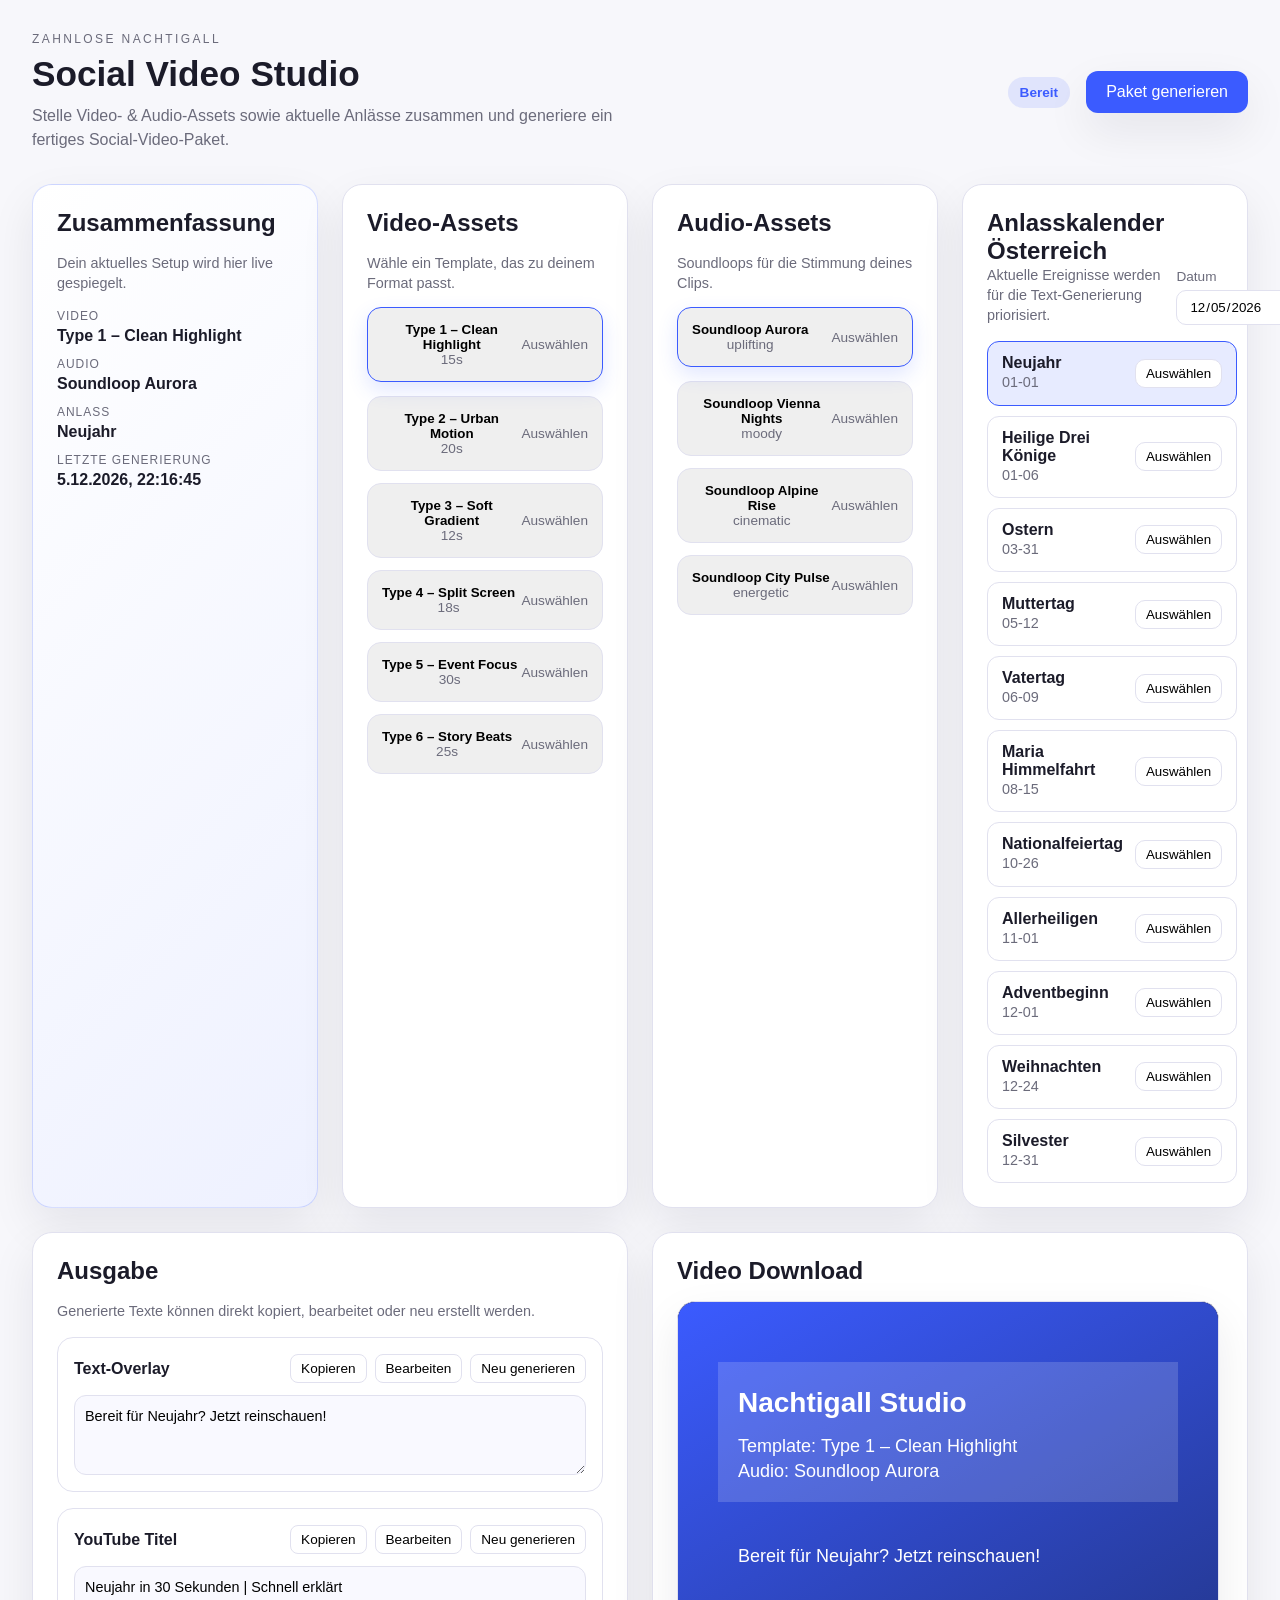
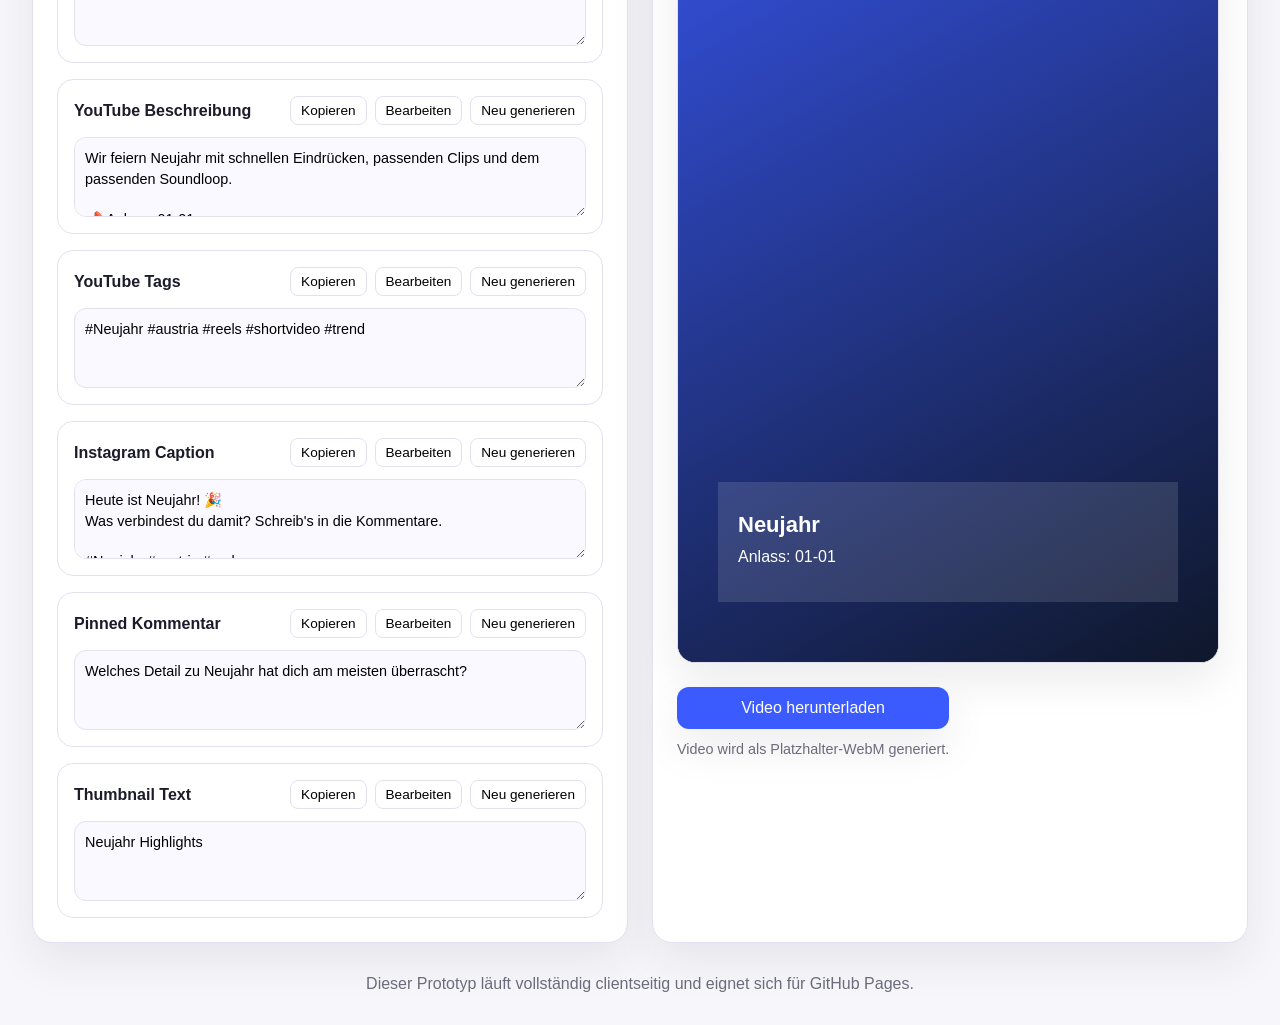
==== docs/index.html @ e8d5c1c2 "Fix GitHub Pages routing and polish UI" ====
<!doctype html>
<html lang="de">
  <head>
    <meta charset="utf-8" />
    <meta name="viewport" content="width=device-width, initial-scale=1" />
    <title>Nachtigall Studio – Social Video Generator</title>
    <link rel="stylesheet" href="styles.css" />
  </head>
  <body>
    <header class="site-header">
      <div>
        <p class="eyebrow">Zahnlose Nachtigall</p>
        <h1>Social Video Studio</h1>
        <p class="subtitle">
          Stelle Video- & Audio-Assets sowie aktuelle Anlässe zusammen und generiere ein fertiges Social-Video-Paket.
        </p>
      </div>
      <div class="header-actions">
        <div class="status-pill" id="generationStatus">Bereit</div>
        <button id="generateButton" class="primary">Paket generieren</button>
      </div>
    </header>

    <main class="grid">
      <section class="panel summary-panel">
        <h2>Zusammenfassung</h2>
        <p class="helper">Dein aktuelles Setup wird hier live gespiegelt.</p>
        <div class="summary-list">
          <div>
            <span class="summary-label">Video</span>
            <strong id="summaryVideo">–</strong>
          </div>
          <div>
            <span class="summary-label">Audio</span>
            <strong id="summaryAudio">–</strong>
          </div>
          <div>
            <span class="summary-label">Anlass</span>
            <strong id="summaryOccasion">–</strong>
          </div>
          <div>
            <span class="summary-label">Letzte Generierung</span>
            <strong id="lastGenerated">–</strong>
          </div>
        </div>
      </section>

      <section class="panel">
        <h2>Video-Assets</h2>
        <p class="helper">Wähle ein Template, das zu deinem Format passt.</p>
        <div id="videoAssetList" class="card-grid"></div>
      </section>

      <section class="panel">
        <h2>Audio-Assets</h2>
        <p class="helper">Soundloops für die Stimmung deines Clips.</p>
        <div id="audioAssetList" class="card-grid"></div>
      </section>

      <section class="panel">
        <div class="panel-header">
          <div>
            <h2>Anlasskalender Österreich</h2>
            <p class="helper">Aktuelle Ereignisse werden für die Text-Generierung priorisiert.</p>
          </div>
          <div class="date-control">
            <label for="referenceDate">Datum</label>
            <input type="date" id="referenceDate" />
          </div>
        </div>
        <div id="occasionList" class="list"></div>
      </section>

      <section class="panel span-2">
        <h2>Ausgabe</h2>
        <p class="helper">Generierte Texte können direkt kopiert, bearbeitet oder neu erstellt werden.</p>
        <div id="outputs" class="output-grid"></div>
      </section>

      <section class="panel span-2">
        <h2>Video Download</h2>
        <div class="video-preview">
          <canvas id="previewCanvas" width="540" height="960"></canvas>
          <div class="video-actions">
            <button id="downloadVideo" class="primary">Video herunterladen</button>
            <p id="downloadHint" class="helper">Video wird als Platzhalter-WebM generiert.</p>
          </div>
        </div>
      </section>
    </main>

    <footer class="site-footer">
      <p>Dieser Prototyp läuft vollständig clientseitig und eignet sich für GitHub Pages.</p>
    </footer>

    <script src="app.js"></script>
  </body>
</html>
---- docs/styles.css ----
:root {
  color-scheme: light;
  --bg: #f7f7fb;
  --card: #ffffff;
  --text: #1b1b29;
  --muted: #6b6b7b;
  --accent: #3b5bff;
  --accent-soft: rgba(59, 91, 255, 0.12);
  --border: #e1e1ef;
  --shadow: 0 18px 45px rgba(15, 17, 35, 0.08);
}

* {
  box-sizing: border-box;
  margin: 0;
  padding: 0;
  font-family: "Inter", "Segoe UI", sans-serif;
}

body {
  background: var(--bg);
  color: var(--text);
  padding: 32px;
}

.site-header {
  display: flex;
  align-items: center;
  justify-content: space-between;
  gap: 24px;
  margin-bottom: 32px;
}

.header-actions {
  display: flex;
  align-items: center;
  gap: 16px;
}

.eyebrow {
  font-size: 0.75rem;
  letter-spacing: 0.2em;
  text-transform: uppercase;
  color: var(--muted);
  margin-bottom: 8px;
}

h1 {
  font-size: 2.2rem;
  margin-bottom: 10px;
}

.subtitle {
  color: var(--muted);
  max-width: 600px;
  line-height: 1.5;
}

.primary {
  background: var(--accent);
  color: white;
  border: none;
  border-radius: 12px;
  padding: 12px 20px;
  font-size: 1rem;
  cursor: pointer;
  box-shadow: var(--shadow);
}

.primary:disabled {
  background: #98a3ff;
  cursor: not-allowed;
}

.status-pill {
  background: var(--accent-soft);
  color: var(--accent);
  padding: 8px 12px;
  border-radius: 999px;
  font-size: 0.85rem;
  font-weight: 600;
}

.grid {
  display: grid;
  grid-template-columns: repeat(auto-fit, minmax(280px, 1fr));
  gap: 24px;
}

.panel {
  background: var(--card);
  padding: 24px;
  border-radius: 20px;
  box-shadow: var(--shadow);
  border: 1px solid var(--border);
  display: flex;
  flex-direction: column;
  gap: 16px;
}

.panel.span-2 {
  grid-column: span 2;
}

.summary-panel {
  background: linear-gradient(135deg, #ffffff 0%, #eef1ff 100%);
  border: 1px solid rgba(59, 91, 255, 0.2);
}

.summary-list {
  display: grid;
  gap: 12px;
}

.summary-label {
  display: block;
  font-size: 0.75rem;
  color: var(--muted);
  text-transform: uppercase;
  letter-spacing: 0.08em;
  margin-bottom: 4px;
}

.helper {
  color: var(--muted);
  line-height: 1.4;
  font-size: 0.9rem;
}

.card-grid {
  display: grid;
  gap: 12px;
}

.asset-card {
  border: 1px solid var(--border);
  border-radius: 14px;
  padding: 14px;
  display: flex;
  justify-content: space-between;
  align-items: center;
  cursor: pointer;
  transition: border 0.2s ease, box-shadow 0.2s ease, transform 0.2s ease;
}

.asset-card.active {
  border-color: var(--accent);
  box-shadow: 0 8px 20px rgba(59, 91, 255, 0.15);
  transform: translateY(-2px);
}

.asset-card span {
  display: block;
  font-size: 0.85rem;
  color: var(--muted);
}

.list {
  display: grid;
  gap: 10px;
}

.occasion-item {
  border: 1px solid var(--border);
  border-radius: 12px;
  padding: 12px 14px;
  display: flex;
  justify-content: space-between;
  align-items: center;
  gap: 12px;
}

.occasion-item.active {
  background: var(--accent-soft);
  border-color: var(--accent);
}

.occasion-item button {
  border: 1px solid var(--border);
  background: white;
  border-radius: 10px;
  padding: 6px 10px;
  cursor: pointer;
}

.panel-header {
  display: flex;
  align-items: flex-end;
  justify-content: space-between;
  gap: 12px;
}

.date-control {
  display: flex;
  flex-direction: column;
  gap: 6px;
  font-size: 0.85rem;
  color: var(--muted);
}

.date-control input {
  border: 1px solid var(--border);
  border-radius: 10px;
  padding: 8px 12px;
}

.output-grid {
  display: grid;
  gap: 16px;
}

.output-card {
  border: 1px solid var(--border);
  border-radius: 16px;
  padding: 16px;
  display: grid;
  gap: 12px;
}

.output-card header {
  display: flex;
  justify-content: space-between;
  align-items: center;
  gap: 12px;
}

.output-card h3 {
  font-size: 1rem;
}

.output-actions {
  display: flex;
  gap: 8px;
}

.output-actions button {
  border: 1px solid var(--border);
  background: white;
  border-radius: 8px;
  padding: 6px 10px;
  cursor: pointer;
  font-size: 0.85rem;
}

.output-card textarea {
  width: 100%;
  border: 1px solid var(--border);
  border-radius: 12px;
  padding: 10px;
  min-height: 80px;
  font-size: 0.9rem;
  line-height: 1.4;
  resize: vertical;
}

.output-card textarea[readonly] {
  background: #f9f9ff;
}

.video-preview {
  display: flex;
  align-items: center;
  gap: 24px;
  flex-wrap: wrap;
}

.video-preview canvas {
  border-radius: 18px;
  border: 1px solid var(--border);
  background: #1b1b29;
  box-shadow: var(--shadow);
}

.video-actions {
  display: flex;
  flex-direction: column;
  gap: 10px;
}

.site-footer {
  margin-top: 32px;
  text-align: center;
  color: var(--muted);
}

@media (max-width: 900px) {
  .site-header {
    flex-direction: column;
    align-items: flex-start;
  }

  .header-actions {
    width: 100%;
    justify-content: space-between;
  }

  .panel.span-2 {
    grid-column: span 1;
  }
}
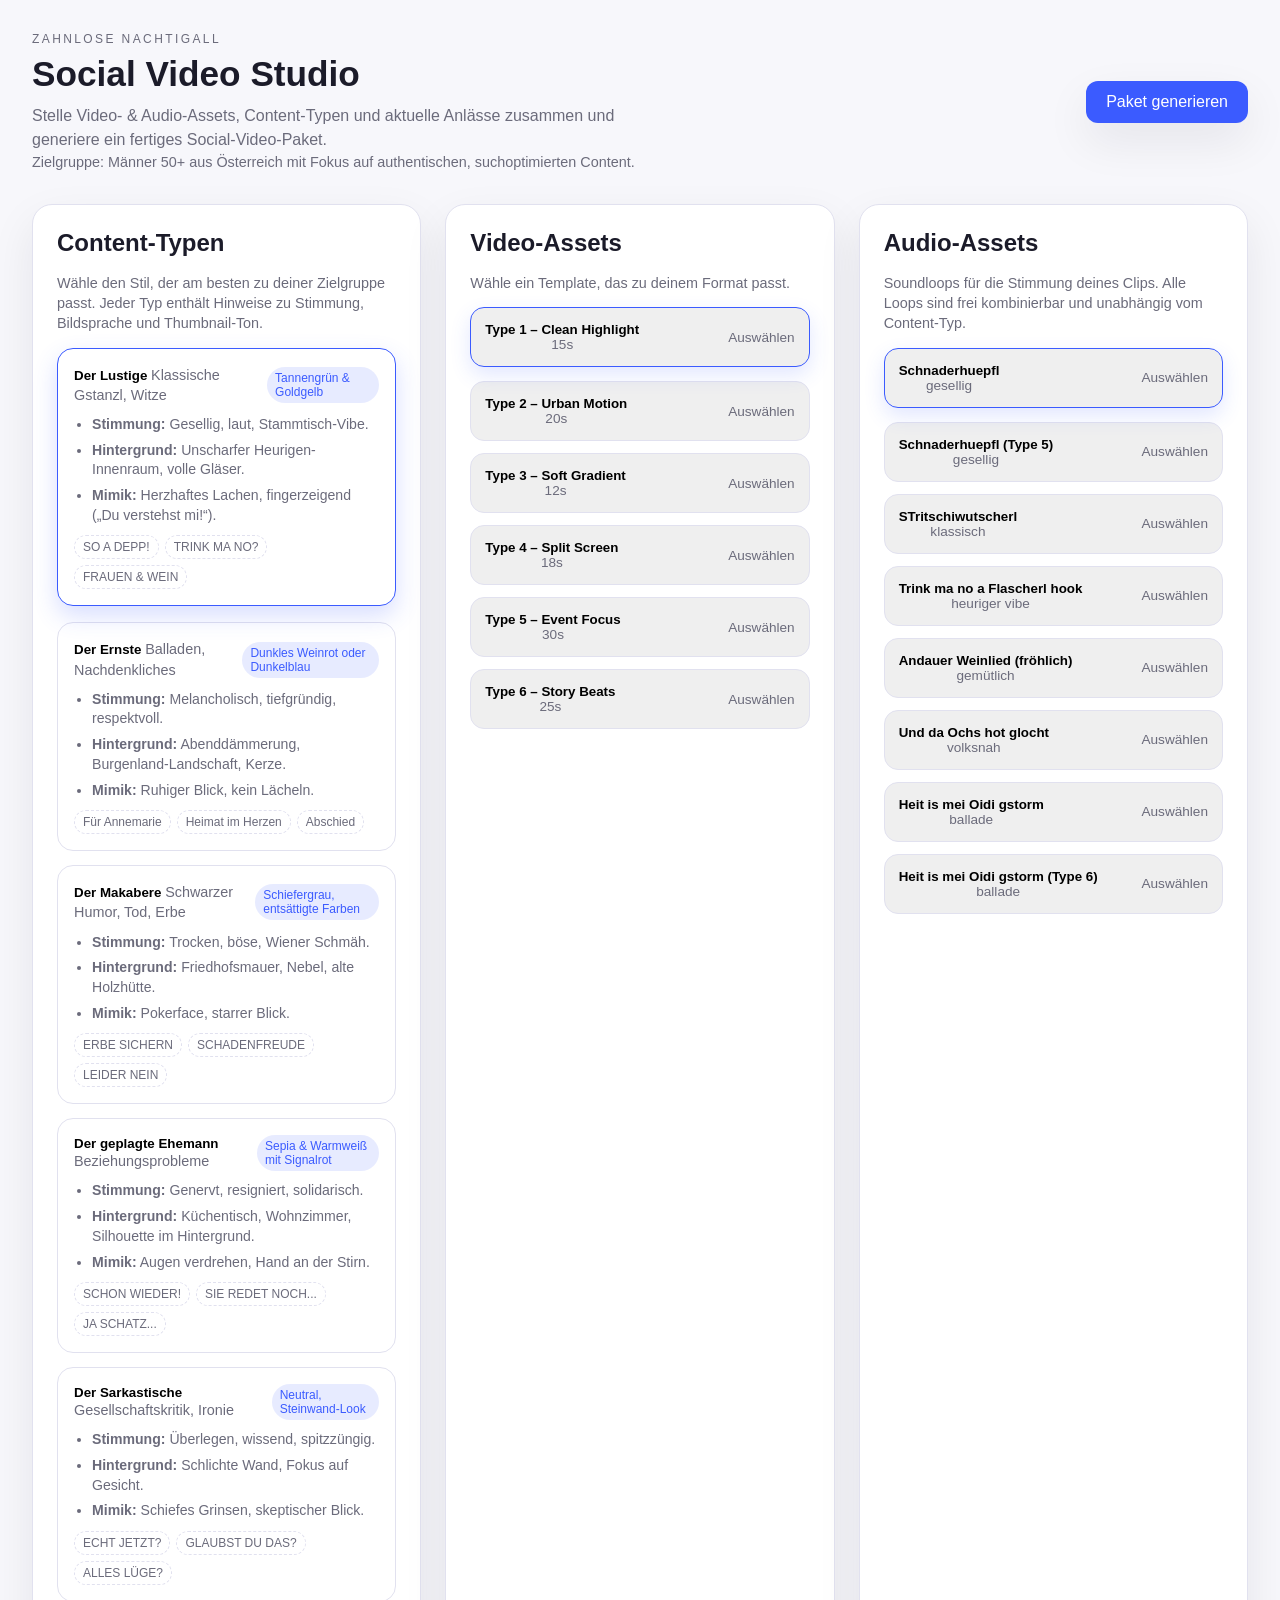
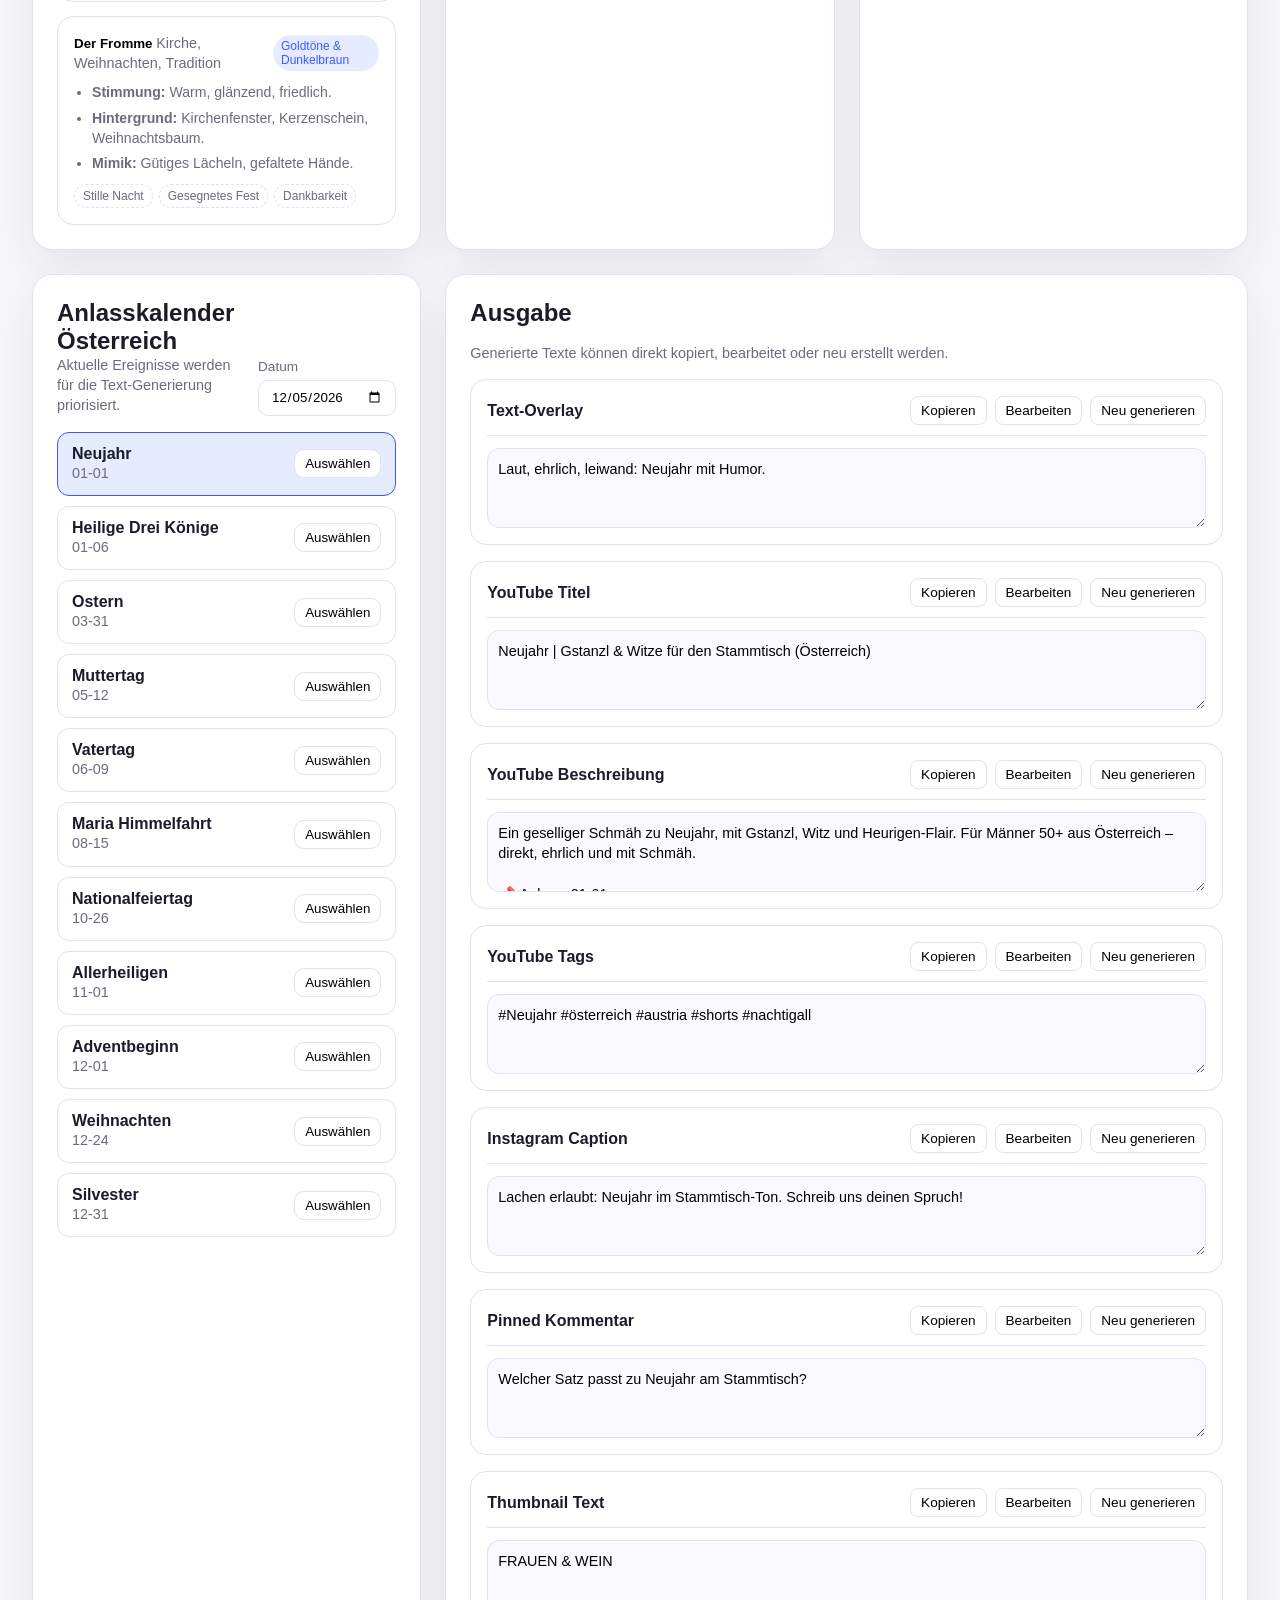
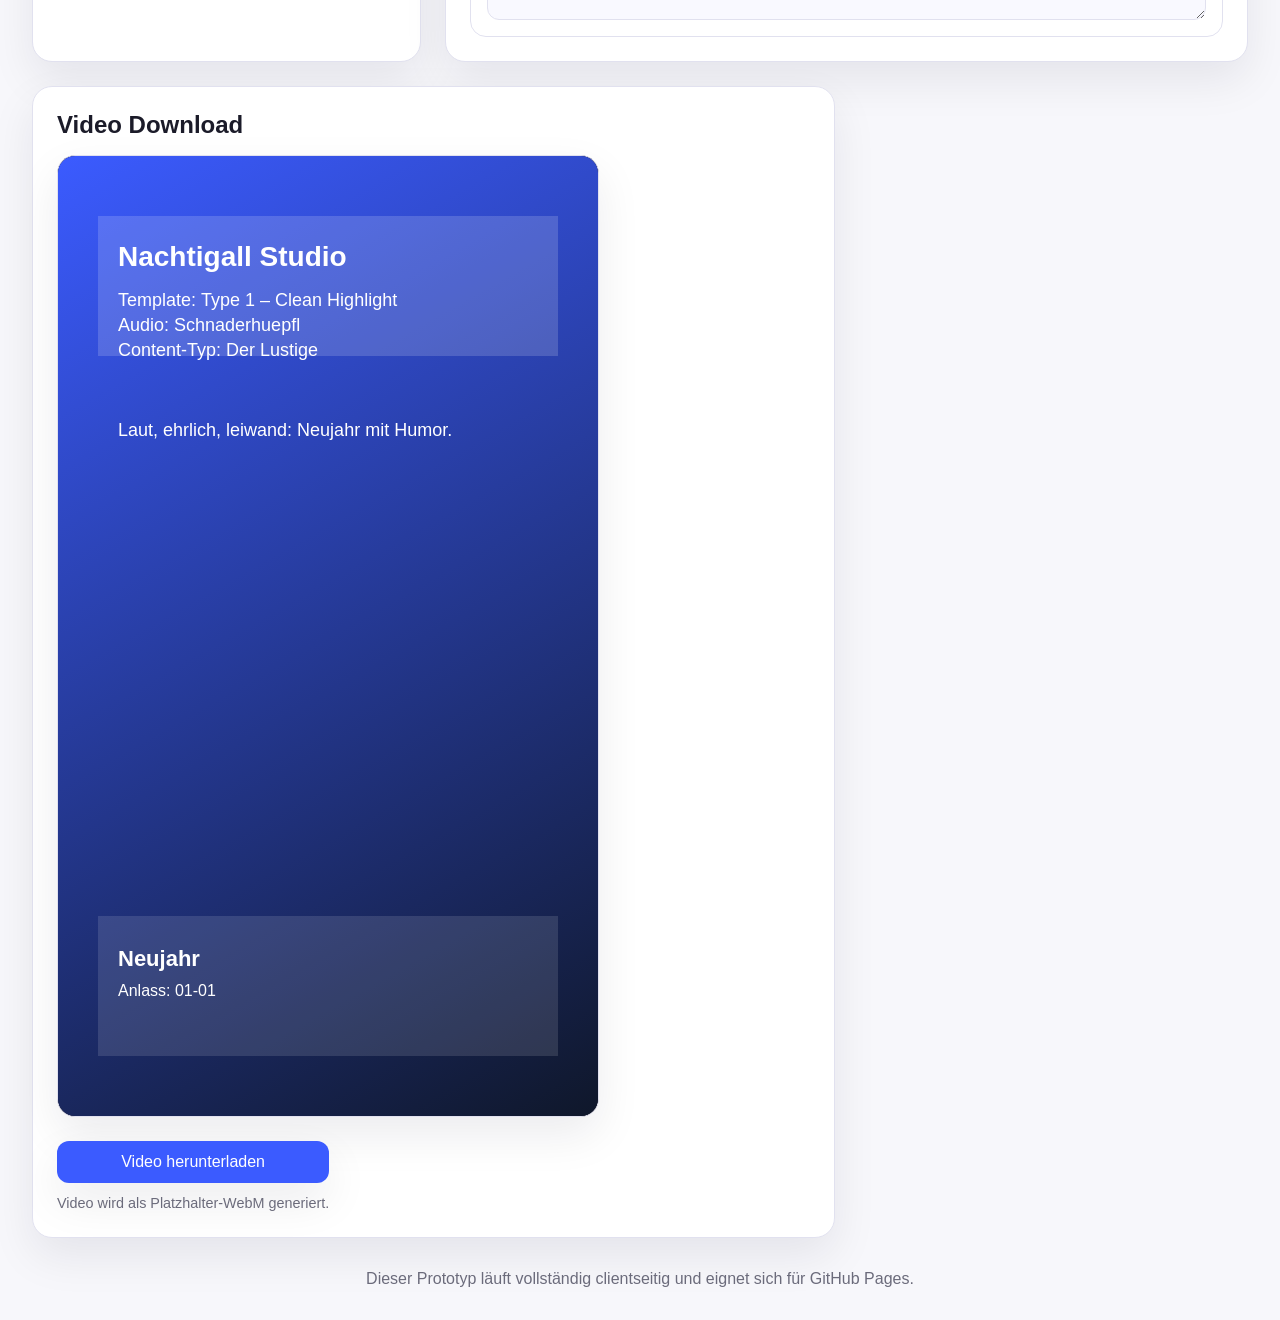
==== commit f0849ef6: "Update content types and flatten audio assets" ====
--- a/docs/index.html
+++ b/docs/index.html
@@ -12,37 +12,21 @@
         <p class="eyebrow">Zahnlose Nachtigall</p>
         <h1>Social Video Studio</h1>
         <p class="subtitle">
-          Stelle Video- & Audio-Assets sowie aktuelle Anlässe zusammen und generiere ein fertiges Social-Video-Paket.
+          Stelle Video- & Audio-Assets, Content-Typen und aktuelle Anlässe zusammen und generiere ein fertiges Social-Video-Paket.
         </p>
+        <p class="helper">Zielgruppe: Männer 50+ aus Österreich mit Fokus auf authentischen, suchoptimierten Content.</p>
       </div>
-      <div class="header-actions">
-        <div class="status-pill" id="generationStatus">Bereit</div>
-        <button id="generateButton" class="primary">Paket generieren</button>
-      </div>
+      <button id="generateButton" class="primary">Paket generieren</button>
     </header>
 
     <main class="grid">
-      <section class="panel summary-panel">
-        <h2>Zusammenfassung</h2>
-        <p class="helper">Dein aktuelles Setup wird hier live gespiegelt.</p>
-        <div class="summary-list">
-          <div>
-            <span class="summary-label">Video</span>
-            <strong id="summaryVideo">–</strong>
-          </div>
-          <div>
-            <span class="summary-label">Audio</span>
-            <strong id="summaryAudio">–</strong>
-          </div>
-          <div>
-            <span class="summary-label">Anlass</span>
-            <strong id="summaryOccasion">–</strong>
-          </div>
-          <div>
-            <span class="summary-label">Letzte Generierung</span>
-            <strong id="lastGenerated">–</strong>
-          </div>
-        </div>
+      <section class="panel">
+        <h2>Content-Typen</h2>
+        <p class="helper">
+          Wähle den Stil, der am besten zu deiner Zielgruppe passt. Jeder Typ enthält Hinweise zu Stimmung, Bildsprache
+          und Thumbnail-Ton.
+        </p>
+        <div id="contentTypeList" class="content-grid"></div>
       </section>
 
       <section class="panel">
@@ -53,7 +37,9 @@
 
       <section class="panel">
         <h2>Audio-Assets</h2>
-        <p class="helper">Soundloops für die Stimmung deines Clips.</p>
+        <p class="helper">
+          Soundloops für die Stimmung deines Clips. Alle Loops sind frei kombinierbar und unabhängig vom Content-Typ.
+        </p>
         <div id="audioAssetList" class="card-grid"></div>
       </section>
 
--- a/docs/styles.css
+++ b/docs/styles.css
@@ -6,6 +6,7 @@
   --muted: #6b6b7b;
   --accent: #3b5bff;
   --accent-soft: rgba(59, 91, 255, 0.12);
+  --accent-strong: rgba(59, 91, 255, 0.2);
   --border: #e1e1ef;
   --shadow: 0 18px 45px rgba(15, 17, 35, 0.08);
 }
@@ -29,12 +30,6 @@
   justify-content: space-between;
   gap: 24px;
   margin-bottom: 32px;
-}
-
-.header-actions {
-  display: flex;
-  align-items: center;
-  gap: 16px;
 }
 
 .eyebrow {
@@ -72,18 +67,9 @@
   cursor: not-allowed;
 }
 
-.status-pill {
-  background: var(--accent-soft);
-  color: var(--accent);
-  padding: 8px 12px;
-  border-radius: 999px;
-  font-size: 0.85rem;
-  font-weight: 600;
-}
-
 .grid {
   display: grid;
-  grid-template-columns: repeat(auto-fit, minmax(280px, 1fr));
+  grid-template-columns: repeat(auto-fit, minmax(320px, 1fr));
   gap: 24px;
 }
 
@@ -98,29 +84,16 @@
   gap: 16px;
 }
 
+.panel h2 {
+  display: flex;
+  align-items: center;
+  gap: 10px;
+}
+
 .panel.span-2 {
   grid-column: span 2;
 }
 
-.summary-panel {
-  background: linear-gradient(135deg, #ffffff 0%, #eef1ff 100%);
-  border: 1px solid rgba(59, 91, 255, 0.2);
-}
-
-.summary-list {
-  display: grid;
-  gap: 12px;
-}
-
-.summary-label {
-  display: block;
-  font-size: 0.75rem;
-  color: var(--muted);
-  text-transform: uppercase;
-  letter-spacing: 0.08em;
-  margin-bottom: 4px;
-}
-
 .helper {
   color: var(--muted);
   line-height: 1.4;
@@ -130,6 +103,11 @@
 .card-grid {
   display: grid;
   gap: 12px;
+}
+
+.content-grid {
+  display: grid;
+  gap: 14px;
 }
 
 .asset-card {
@@ -155,6 +133,62 @@
   color: var(--muted);
 }
 
+.content-card {
+  border: 1px solid var(--border);
+  border-radius: 16px;
+  padding: 16px;
+  text-align: left;
+  background: white;
+  cursor: pointer;
+  display: grid;
+  gap: 10px;
+  transition: border 0.2s ease, box-shadow 0.2s ease, transform 0.2s ease;
+}
+
+.content-card.active {
+  border-color: var(--accent);
+  box-shadow: 0 10px 24px var(--accent-strong);
+  transform: translateY(-2px);
+}
+
+.content-card header {
+  display: flex;
+  align-items: center;
+  justify-content: space-between;
+  gap: 8px;
+}
+
+.content-card .tag {
+  font-size: 0.75rem;
+  padding: 4px 8px;
+  border-radius: 999px;
+  background: var(--accent-soft);
+  color: var(--accent);
+}
+
+.content-card ul {
+  padding-left: 18px;
+  color: var(--muted);
+  display: grid;
+  gap: 6px;
+  font-size: 0.88rem;
+  line-height: 1.4;
+}
+
+.content-card .thumbnail-examples {
+  display: flex;
+  flex-wrap: wrap;
+  gap: 6px;
+}
+
+.content-card .thumbnail-examples span {
+  border: 1px dashed var(--border);
+  border-radius: 999px;
+  padding: 4px 8px;
+  font-size: 0.75rem;
+  color: var(--muted);
+}
+
 .list {
   display: grid;
   gap: 10px;
@@ -215,6 +249,11 @@
   padding: 16px;
   display: grid;
   gap: 12px;
+}
+
+.output-card header {
+  border-bottom: 1px solid var(--border);
+  padding-bottom: 10px;
 }
 
 .output-card header {
@@ -289,11 +328,6 @@
     align-items: flex-start;
   }
 
-  .header-actions {
-    width: 100%;
-    justify-content: space-between;
-  }
-
   .panel.span-2 {
     grid-column: span 1;
   }
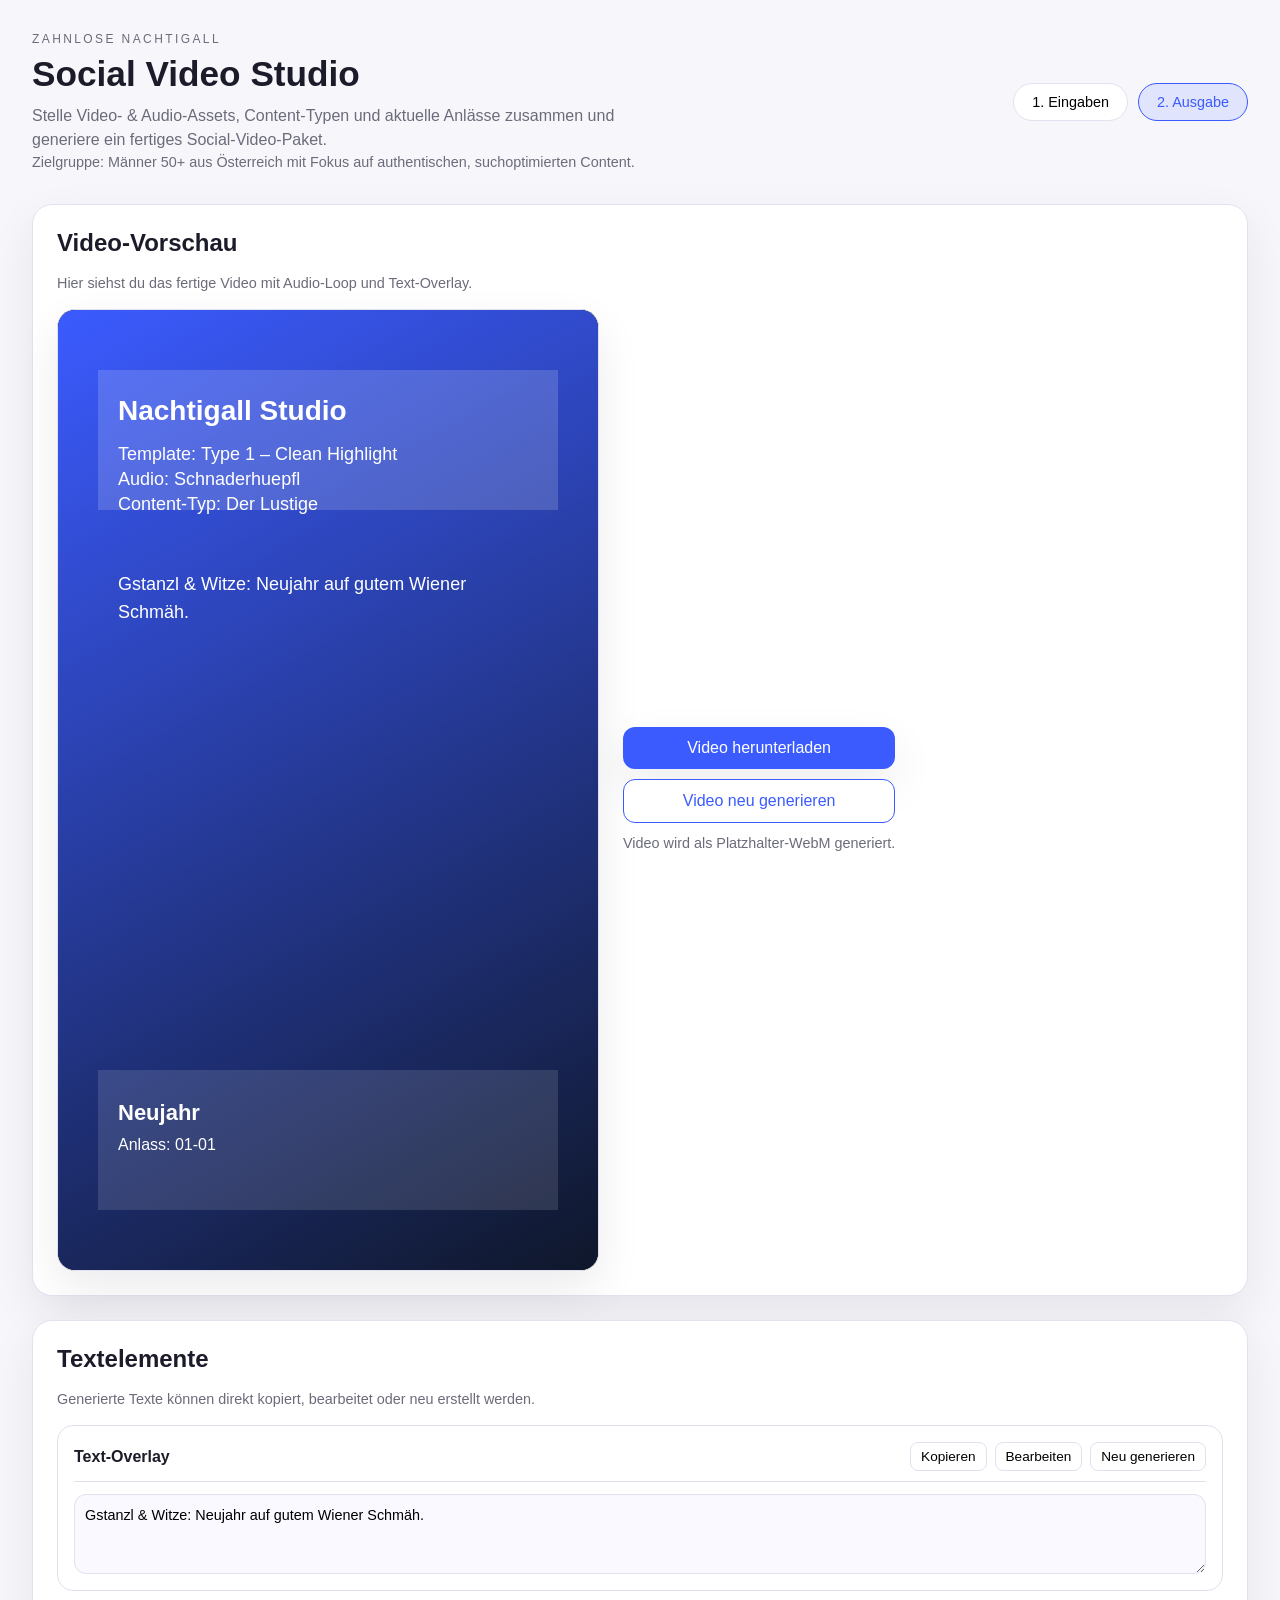
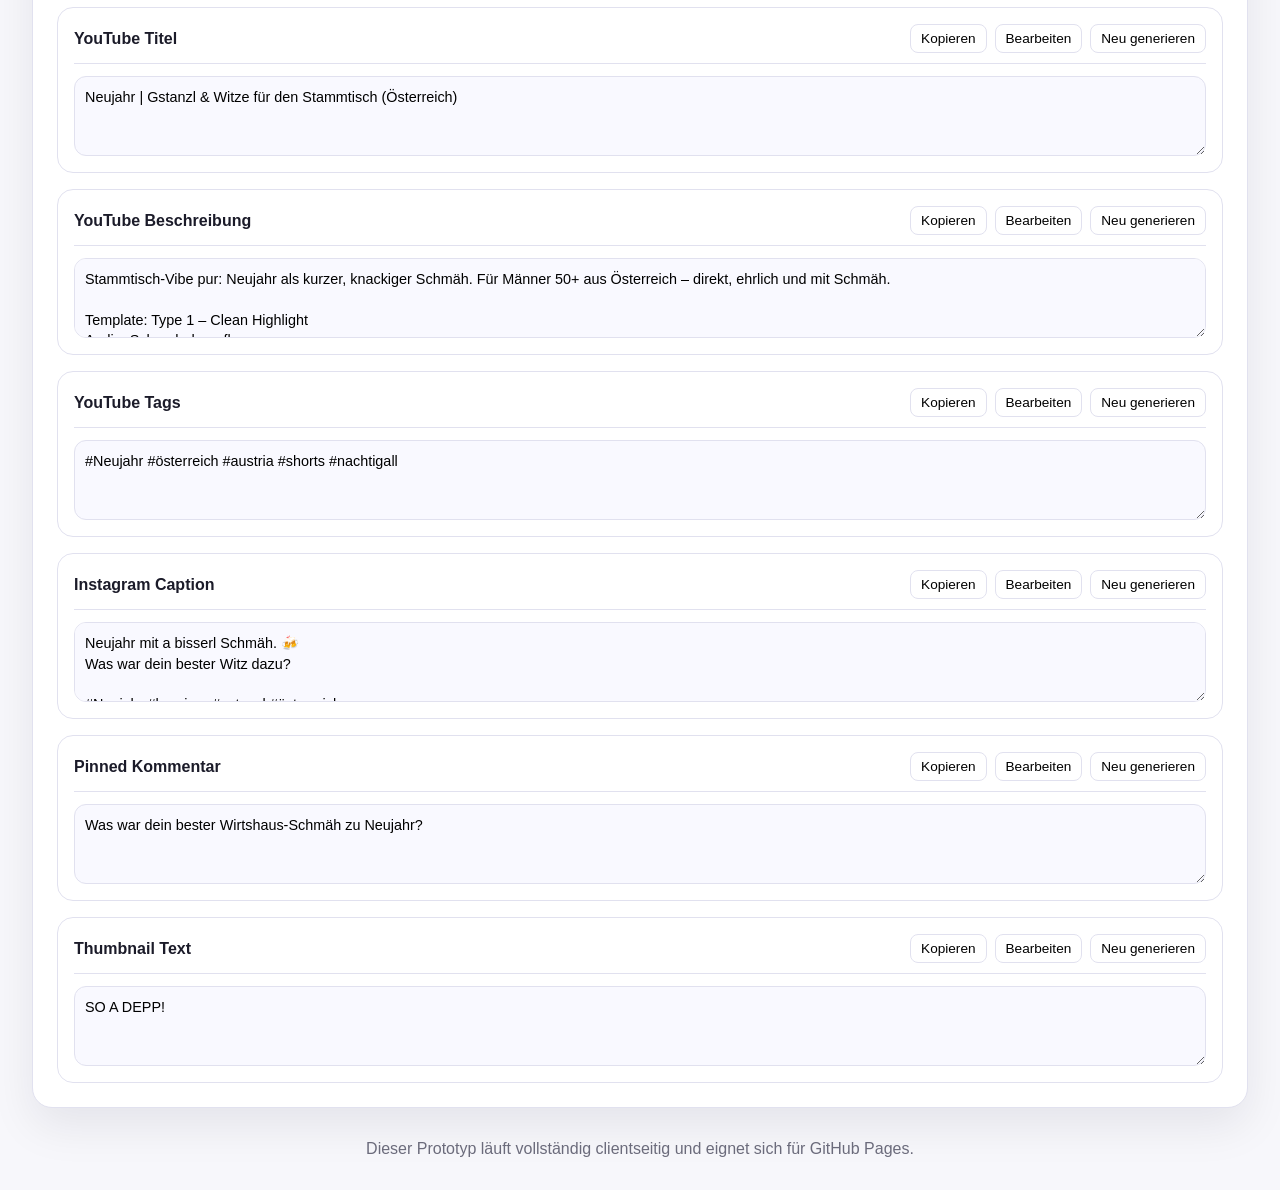
==== commit f0fc2481: "Rework tabs and flatten video templates" ====
--- a/docs/index.html
+++ b/docs/index.html
@@ -16,61 +16,83 @@
         </p>
         <p class="helper">Zielgruppe: Männer 50+ aus Österreich mit Fokus auf authentischen, suchoptimierten Content.</p>
       </div>
-      <button id="generateButton" class="primary">Paket generieren</button>
+      <div class="header-actions">
+        <button id="tabInput" class="tab-button active" type="button">1. Eingaben</button>
+        <button id="tabOutput" class="tab-button" type="button">2. Ausgabe</button>
+      </div>
     </header>
 
-    <main class="grid">
-      <section class="panel">
-        <h2>Content-Typen</h2>
-        <p class="helper">
-          Wähle den Stil, der am besten zu deiner Zielgruppe passt. Jeder Typ enthält Hinweise zu Stimmung, Bildsprache
-          und Thumbnail-Ton.
-        </p>
-        <div id="contentTypeList" class="content-grid"></div>
+    <main>
+      <section id="inputTab" class="tab-panel active">
+        <div class="grid">
+          <section class="panel">
+            <h2>Content-Typen</h2>
+            <p class="helper">
+              Wähle den Stil, der am besten zu deiner Zielgruppe passt. Jeder Typ enthält Hinweise zu Stimmung, Bildsprache
+              und Thumbnail-Ton.
+            </p>
+            <div id="contentTypeList" class="content-grid"></div>
+          </section>
+
+          <section class="panel">
+            <h2>Video-Assets</h2>
+            <p class="helper">Wähle ein Template, das zu deinem Format passt.</p>
+            <div id="videoAssetList" class="card-grid"></div>
+          </section>
+
+          <section class="panel">
+            <h2>Audio-Assets</h2>
+            <p class="helper">
+              Soundloops für die Stimmung deines Clips. Alle Loops sind frei kombinierbar und unabhängig vom Content-Typ.
+            </p>
+            <div id="audioAssetList" class="card-grid"></div>
+          </section>
+
+          <section class="panel">
+            <div class="panel-header">
+              <div>
+                <h2>Anlasskalender Österreich</h2>
+                <p class="helper">Aktuelle Ereignisse werden für die Text-Generierung priorisiert.</p>
+              </div>
+              <div class="date-control">
+                <label for="referenceDate">Datum</label>
+                <input type="date" id="referenceDate" />
+              </div>
+            </div>
+            <div id="occasionList" class="list"></div>
+          </section>
+
+          <section class="panel span-2">
+            <h2>Bereit?</h2>
+            <p class="helper">
+              Prüfe deine Auswahl und erstelle anschließend das vollständige Paket inklusive Video-Vorschau und
+              Textbausteinen.
+            </p>
+            <button id="generateButton" class="primary">Outputs generieren</button>
+          </section>
+        </div>
       </section>
 
-      <section class="panel">
-        <h2>Video-Assets</h2>
-        <p class="helper">Wähle ein Template, das zu deinem Format passt.</p>
-        <div id="videoAssetList" class="card-grid"></div>
-      </section>
+      <section id="outputTab" class="tab-panel">
+        <div class="grid">
+          <section class="panel span-2">
+            <h2>Video-Vorschau</h2>
+            <p class="helper">Hier siehst du das fertige Video mit Audio-Loop und Text-Overlay.</p>
+            <div class="video-preview">
+              <canvas id="previewCanvas" width="540" height="960"></canvas>
+              <div class="video-actions">
+                <button id="downloadVideo" class="primary">Video herunterladen</button>
+                <button id="regenerateVideo" class="secondary">Video neu generieren</button>
+                <p id="downloadHint" class="helper">Video wird als Platzhalter-WebM generiert.</p>
+              </div>
+            </div>
+          </section>
 
-      <section class="panel">
-        <h2>Audio-Assets</h2>
-        <p class="helper">
-          Soundloops für die Stimmung deines Clips. Alle Loops sind frei kombinierbar und unabhängig vom Content-Typ.
-        </p>
-        <div id="audioAssetList" class="card-grid"></div>
-      </section>
-
-      <section class="panel">
-        <div class="panel-header">
-          <div>
-            <h2>Anlasskalender Österreich</h2>
-            <p class="helper">Aktuelle Ereignisse werden für die Text-Generierung priorisiert.</p>
-          </div>
-          <div class="date-control">
-            <label for="referenceDate">Datum</label>
-            <input type="date" id="referenceDate" />
-          </div>
-        </div>
-        <div id="occasionList" class="list"></div>
-      </section>
-
-      <section class="panel span-2">
-        <h2>Ausgabe</h2>
-        <p class="helper">Generierte Texte können direkt kopiert, bearbeitet oder neu erstellt werden.</p>
-        <div id="outputs" class="output-grid"></div>
-      </section>
-
-      <section class="panel span-2">
-        <h2>Video Download</h2>
-        <div class="video-preview">
-          <canvas id="previewCanvas" width="540" height="960"></canvas>
-          <div class="video-actions">
-            <button id="downloadVideo" class="primary">Video herunterladen</button>
-            <p id="downloadHint" class="helper">Video wird als Platzhalter-WebM generiert.</p>
-          </div>
+          <section class="panel span-2">
+            <h2>Textelemente</h2>
+            <p class="helper">Generierte Texte können direkt kopiert, bearbeitet oder neu erstellt werden.</p>
+            <div id="outputs" class="output-grid"></div>
+          </section>
         </div>
       </section>
     </main>
--- a/docs/styles.css
+++ b/docs/styles.css
@@ -32,6 +32,12 @@
   margin-bottom: 32px;
 }
 
+.header-actions {
+  display: flex;
+  gap: 10px;
+  flex-wrap: wrap;
+}
+
 .eyebrow {
   font-size: 0.75rem;
   letter-spacing: 0.2em;
@@ -67,6 +73,39 @@
   cursor: not-allowed;
 }
 
+.secondary {
+  background: white;
+  color: var(--accent);
+  border: 1px solid var(--accent);
+  border-radius: 12px;
+  padding: 12px 20px;
+  font-size: 1rem;
+  cursor: pointer;
+}
+
+.tab-button {
+  border: 1px solid var(--border);
+  background: white;
+  border-radius: 999px;
+  padding: 10px 18px;
+  font-size: 0.9rem;
+  cursor: pointer;
+}
+
+.tab-button.active {
+  border-color: var(--accent);
+  color: var(--accent);
+  background: var(--accent-soft);
+}
+
+.tab-panel {
+  display: none;
+}
+
+.tab-panel.active {
+  display: block;
+}
+
 .grid {
   display: grid;
   grid-template-columns: repeat(auto-fit, minmax(320px, 1fr));
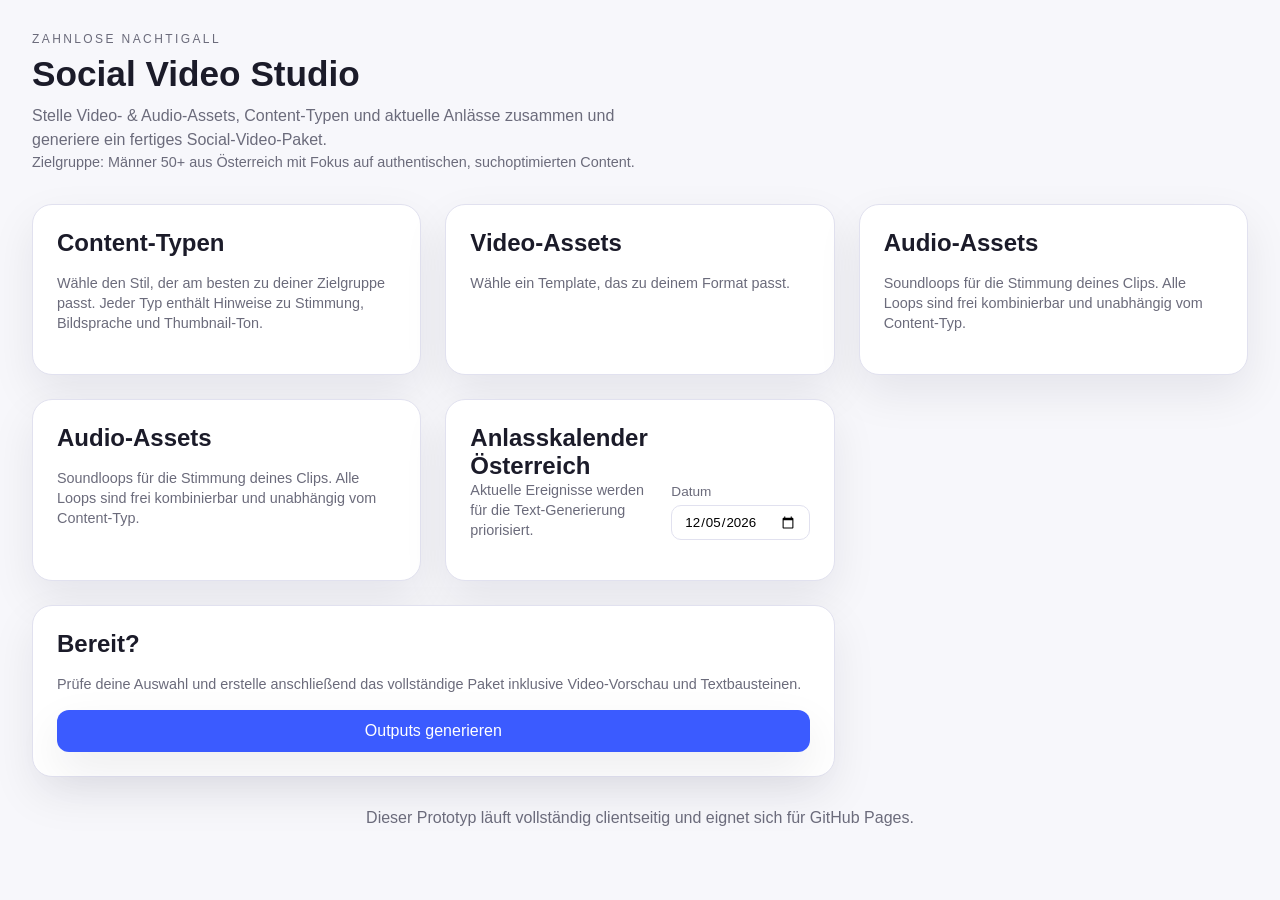
==== commit 877deb9e: "Merge branch 'main' into codex/remove-audio-folder-structure-and-update-ui-zpxt9p" ====
--- a/docs/index.html
+++ b/docs/index.html
@@ -16,29 +16,31 @@
         </p>
         <p class="helper">Zielgruppe: Männer 50+ aus Österreich mit Fokus auf authentischen, suchoptimierten Content.</p>
       </div>
-      <div class="header-actions">
-        <button id="tabInput" class="tab-button active" type="button">1. Eingaben</button>
-        <button id="tabOutput" class="tab-button" type="button">2. Ausgabe</button>
-      </div>
     </header>
 
-    <main>
-      <section id="inputTab" class="tab-panel active">
-        <div class="grid">
-          <section class="panel">
-            <h2>Content-Typen</h2>
-            <p class="helper">
-              Wähle den Stil, der am besten zu deiner Zielgruppe passt. Jeder Typ enthält Hinweise zu Stimmung, Bildsprache
-              und Thumbnail-Ton.
-            </p>
-            <div id="contentTypeList" class="content-grid"></div>
-          </section>
+    <main class="grid">
+      <section class="panel">
+        <h2>Content-Typen</h2>
+        <p class="helper">
+          Wähle den Stil, der am besten zu deiner Zielgruppe passt. Jeder Typ enthält Hinweise zu Stimmung, Bildsprache
+          und Thumbnail-Ton.
+        </p>
+        <div id="contentTypeList" class="content-grid"></div>
+      </section>
 
-          <section class="panel">
-            <h2>Video-Assets</h2>
-            <p class="helper">Wähle ein Template, das zu deinem Format passt.</p>
-            <div id="videoAssetList" class="card-grid"></div>
-          </section>
+      <section class="panel">
+        <h2>Video-Assets</h2>
+        <p class="helper">Wähle ein Template, das zu deinem Format passt.</p>
+        <div id="videoAssetList" class="card-grid"></div>
+      </section>
+
+      <section class="panel">
+        <h2>Audio-Assets</h2>
+        <p class="helper">
+          Soundloops für die Stimmung deines Clips. Alle Loops sind frei kombinierbar und unabhängig vom Content-Typ.
+        </p>
+        <div id="audioAssetList" class="card-grid"></div>
+      </section>
 
           <section class="panel">
             <h2>Audio-Assets</h2>
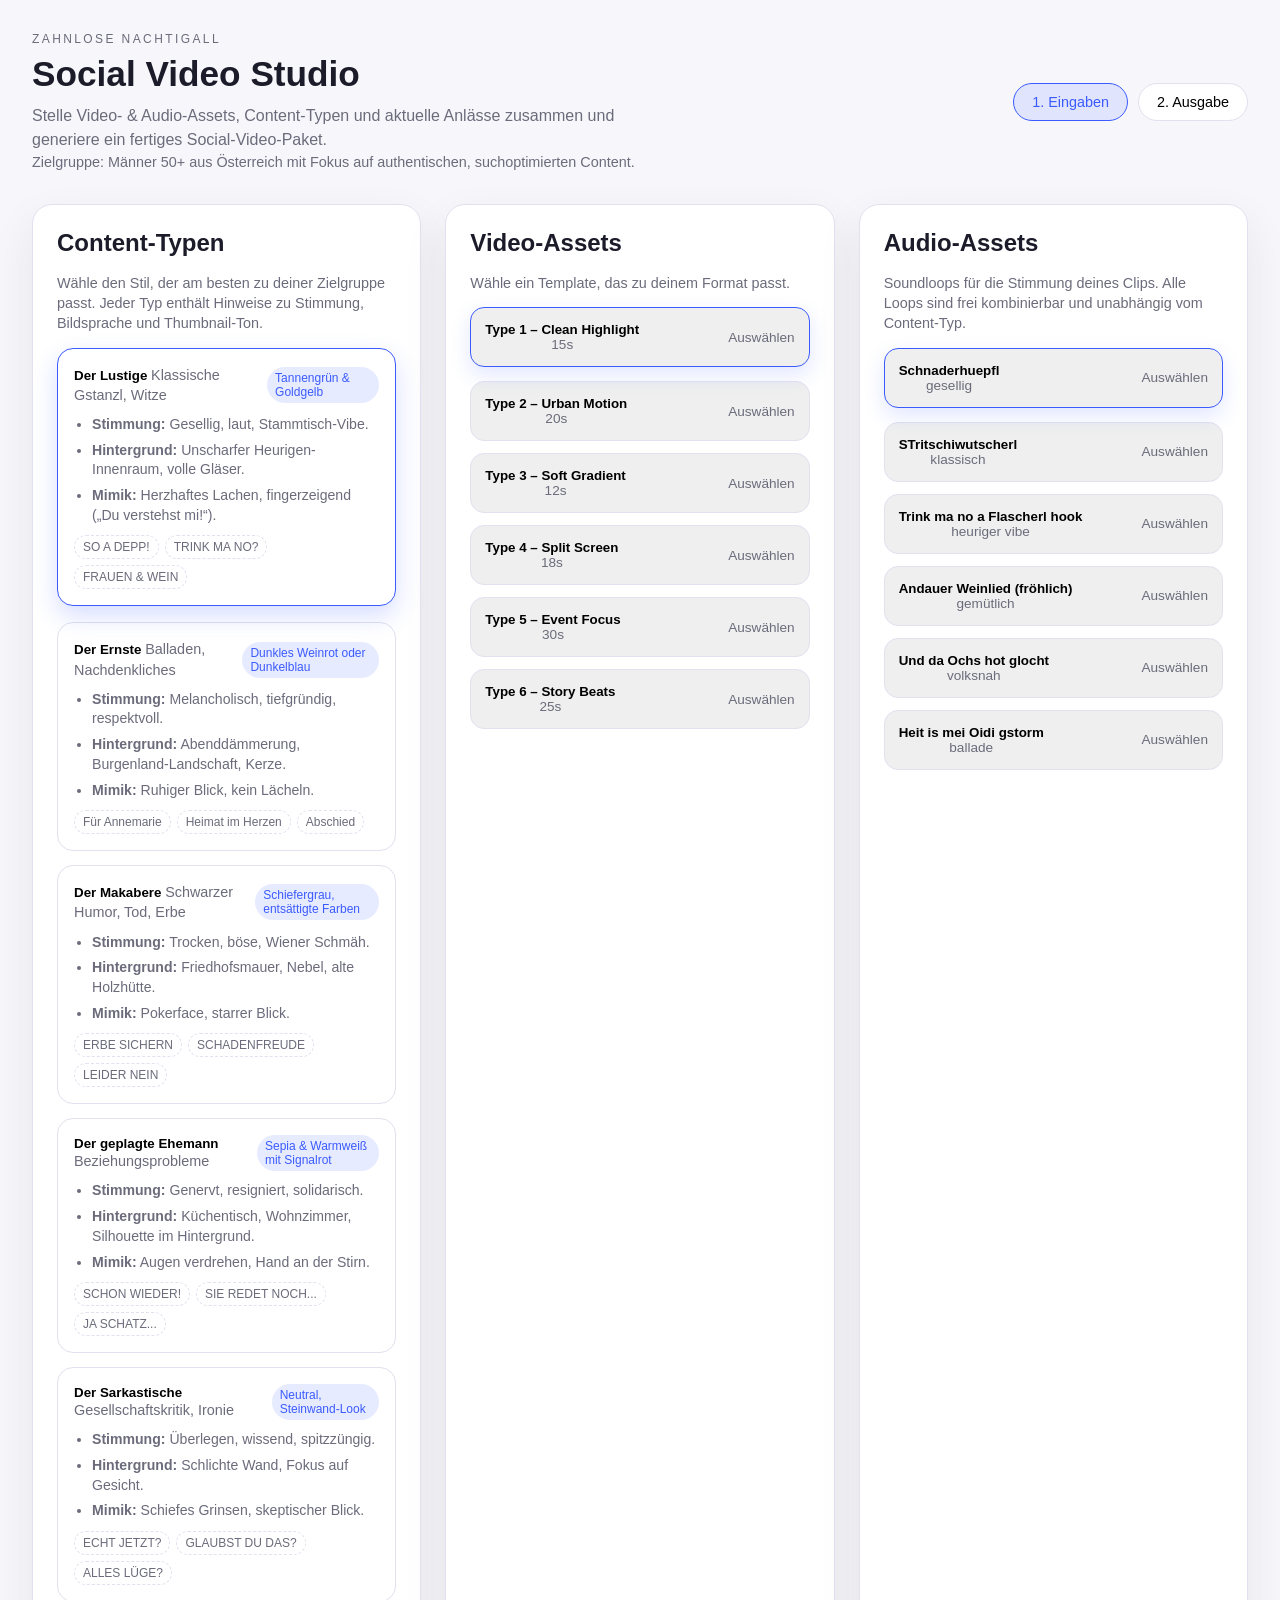
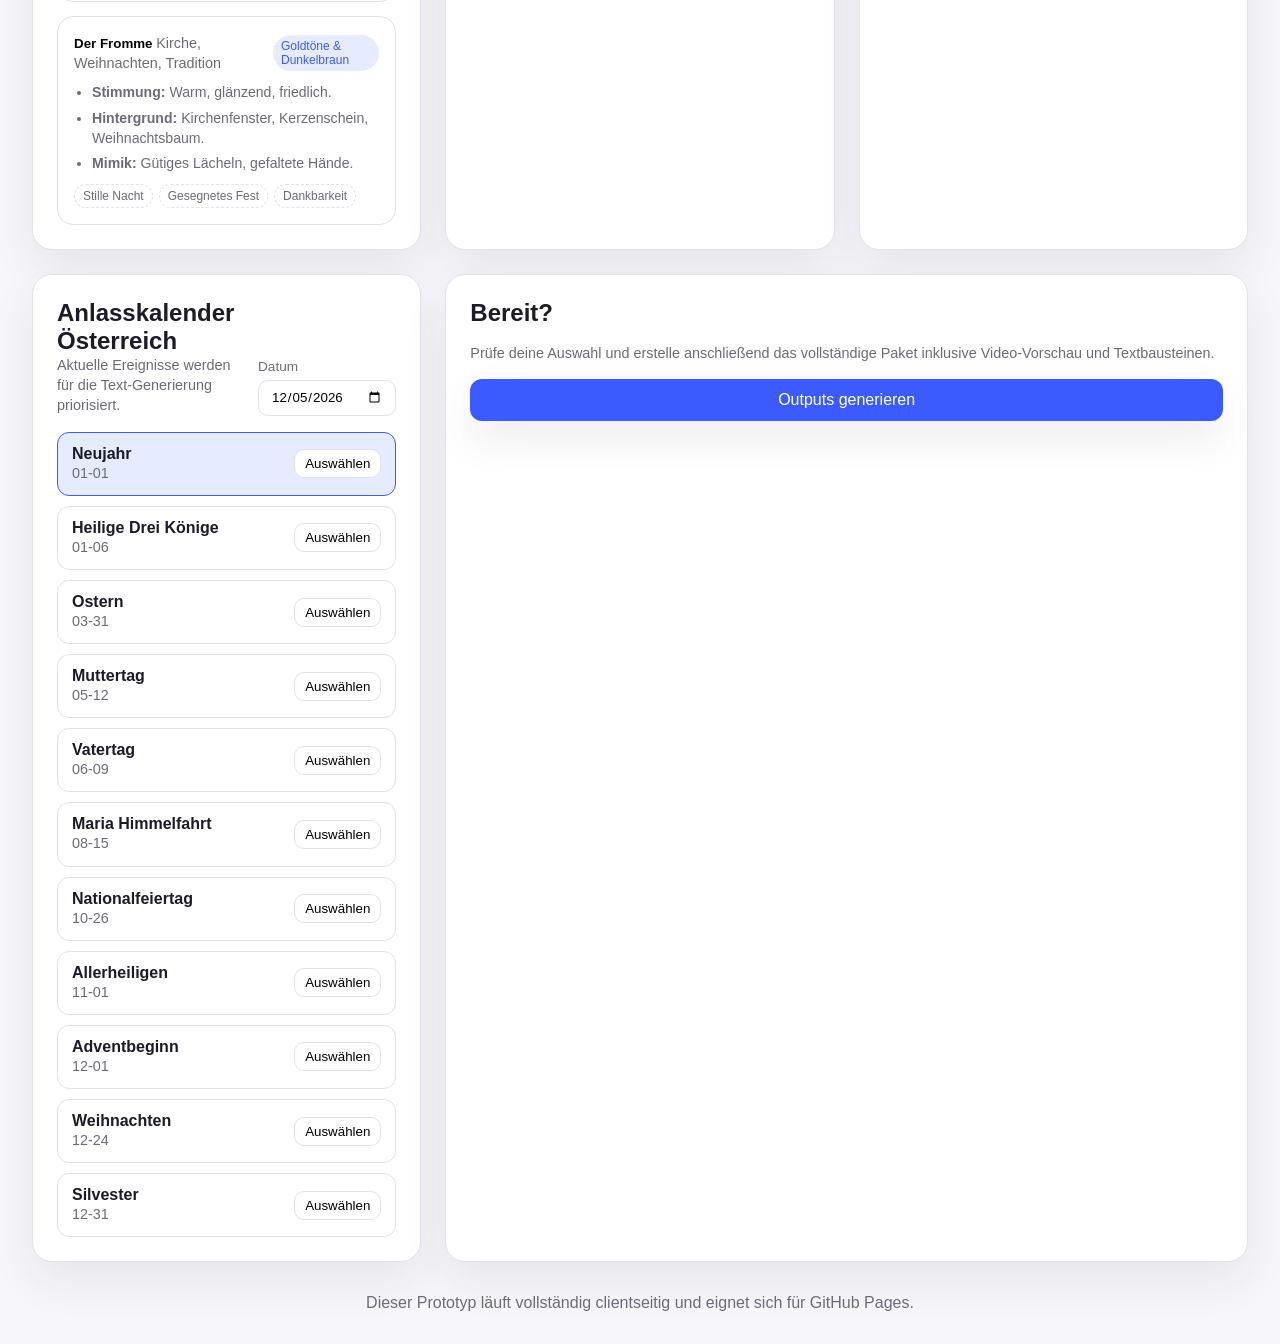
==== commit 610b296c: "Fix selection flow and audio list" ====
--- a/docs/index.html
+++ b/docs/index.html
@@ -16,31 +16,29 @@
         </p>
         <p class="helper">Zielgruppe: Männer 50+ aus Österreich mit Fokus auf authentischen, suchoptimierten Content.</p>
       </div>
+      <div class="header-actions">
+        <button id="tabInput" class="tab-button active" type="button">1. Eingaben</button>
+        <button id="tabOutput" class="tab-button" type="button">2. Ausgabe</button>
+      </div>
     </header>
 
-    <main class="grid">
-      <section class="panel">
-        <h2>Content-Typen</h2>
-        <p class="helper">
-          Wähle den Stil, der am besten zu deiner Zielgruppe passt. Jeder Typ enthält Hinweise zu Stimmung, Bildsprache
-          und Thumbnail-Ton.
-        </p>
-        <div id="contentTypeList" class="content-grid"></div>
-      </section>
+    <main>
+      <section id="inputTab" class="tab-panel active">
+        <div class="grid">
+          <section class="panel">
+            <h2>Content-Typen</h2>
+            <p class="helper">
+              Wähle den Stil, der am besten zu deiner Zielgruppe passt. Jeder Typ enthält Hinweise zu Stimmung, Bildsprache
+              und Thumbnail-Ton.
+            </p>
+            <div id="contentTypeList" class="content-grid"></div>
+          </section>
 
-      <section class="panel">
-        <h2>Video-Assets</h2>
-        <p class="helper">Wähle ein Template, das zu deinem Format passt.</p>
-        <div id="videoAssetList" class="card-grid"></div>
-      </section>
-
-      <section class="panel">
-        <h2>Audio-Assets</h2>
-        <p class="helper">
-          Soundloops für die Stimmung deines Clips. Alle Loops sind frei kombinierbar und unabhängig vom Content-Typ.
-        </p>
-        <div id="audioAssetList" class="card-grid"></div>
-      </section>
+          <section class="panel">
+            <h2>Video-Assets</h2>
+            <p class="helper">Wähle ein Template, das zu deinem Format passt.</p>
+            <div id="videoAssetList" class="card-grid"></div>
+          </section>
 
           <section class="panel">
             <h2>Audio-Assets</h2>
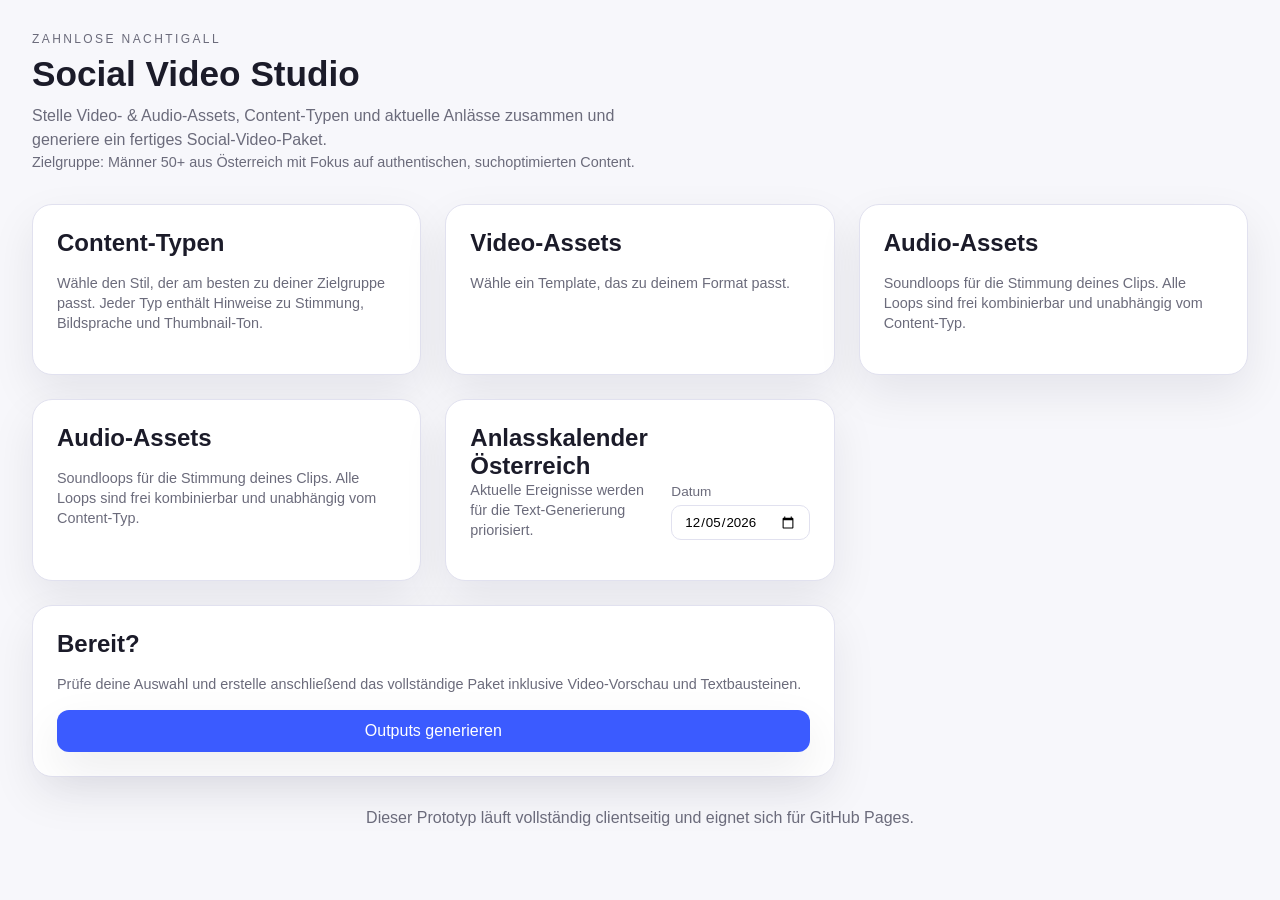
==== commit 01373c41: "Merge branch 'main' into codex/remove-audio-folder-structure-and-update-ui-cw1mjn" ====
--- a/docs/index.html
+++ b/docs/index.html
@@ -16,29 +16,31 @@
         </p>
         <p class="helper">Zielgruppe: Männer 50+ aus Österreich mit Fokus auf authentischen, suchoptimierten Content.</p>
       </div>
-      <div class="header-actions">
-        <button id="tabInput" class="tab-button active" type="button">1. Eingaben</button>
-        <button id="tabOutput" class="tab-button" type="button">2. Ausgabe</button>
-      </div>
     </header>
 
-    <main>
-      <section id="inputTab" class="tab-panel active">
-        <div class="grid">
-          <section class="panel">
-            <h2>Content-Typen</h2>
-            <p class="helper">
-              Wähle den Stil, der am besten zu deiner Zielgruppe passt. Jeder Typ enthält Hinweise zu Stimmung, Bildsprache
-              und Thumbnail-Ton.
-            </p>
-            <div id="contentTypeList" class="content-grid"></div>
-          </section>
+    <main class="grid">
+      <section class="panel">
+        <h2>Content-Typen</h2>
+        <p class="helper">
+          Wähle den Stil, der am besten zu deiner Zielgruppe passt. Jeder Typ enthält Hinweise zu Stimmung, Bildsprache
+          und Thumbnail-Ton.
+        </p>
+        <div id="contentTypeList" class="content-grid"></div>
+      </section>
 
-          <section class="panel">
-            <h2>Video-Assets</h2>
-            <p class="helper">Wähle ein Template, das zu deinem Format passt.</p>
-            <div id="videoAssetList" class="card-grid"></div>
-          </section>
+      <section class="panel">
+        <h2>Video-Assets</h2>
+        <p class="helper">Wähle ein Template, das zu deinem Format passt.</p>
+        <div id="videoAssetList" class="card-grid"></div>
+      </section>
+
+      <section class="panel">
+        <h2>Audio-Assets</h2>
+        <p class="helper">
+          Soundloops für die Stimmung deines Clips. Alle Loops sind frei kombinierbar und unabhängig vom Content-Typ.
+        </p>
+        <div id="audioAssetList" class="card-grid"></div>
+      </section>
 
           <section class="panel">
             <h2>Audio-Assets</h2>
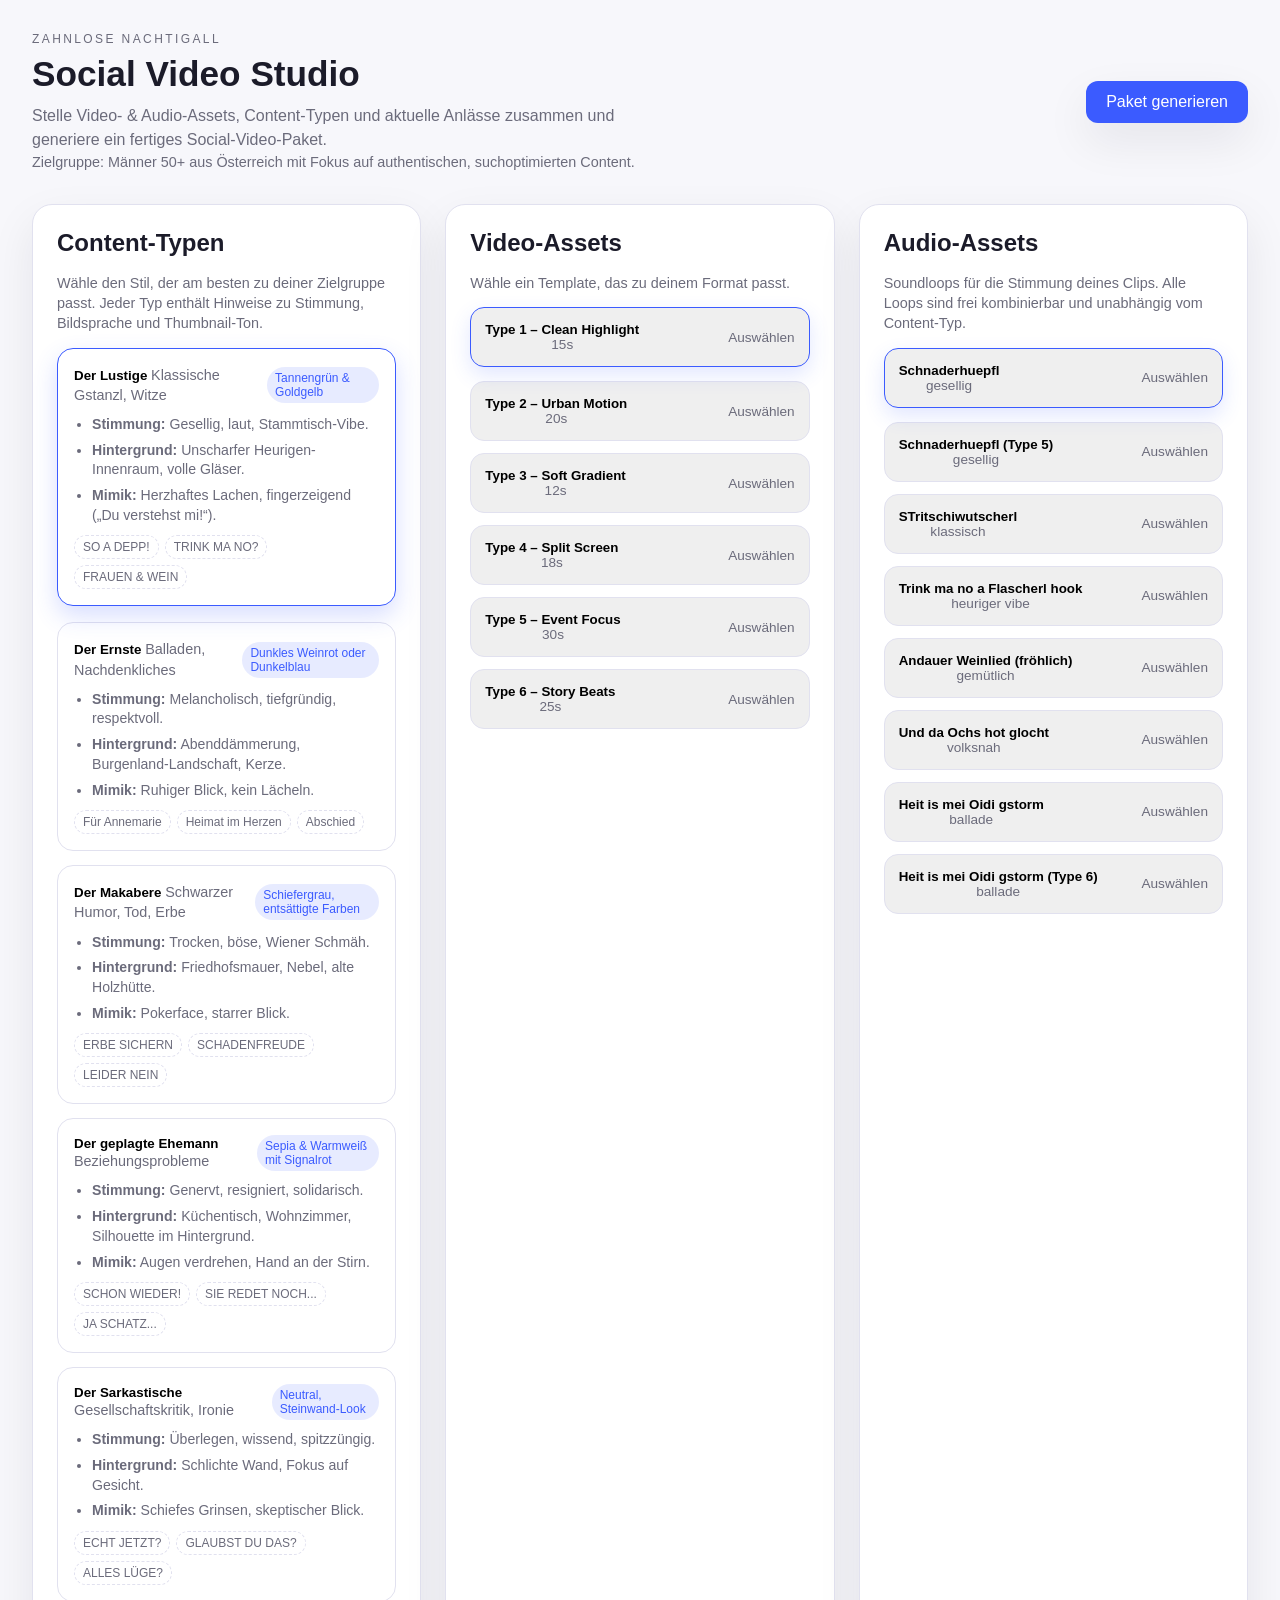
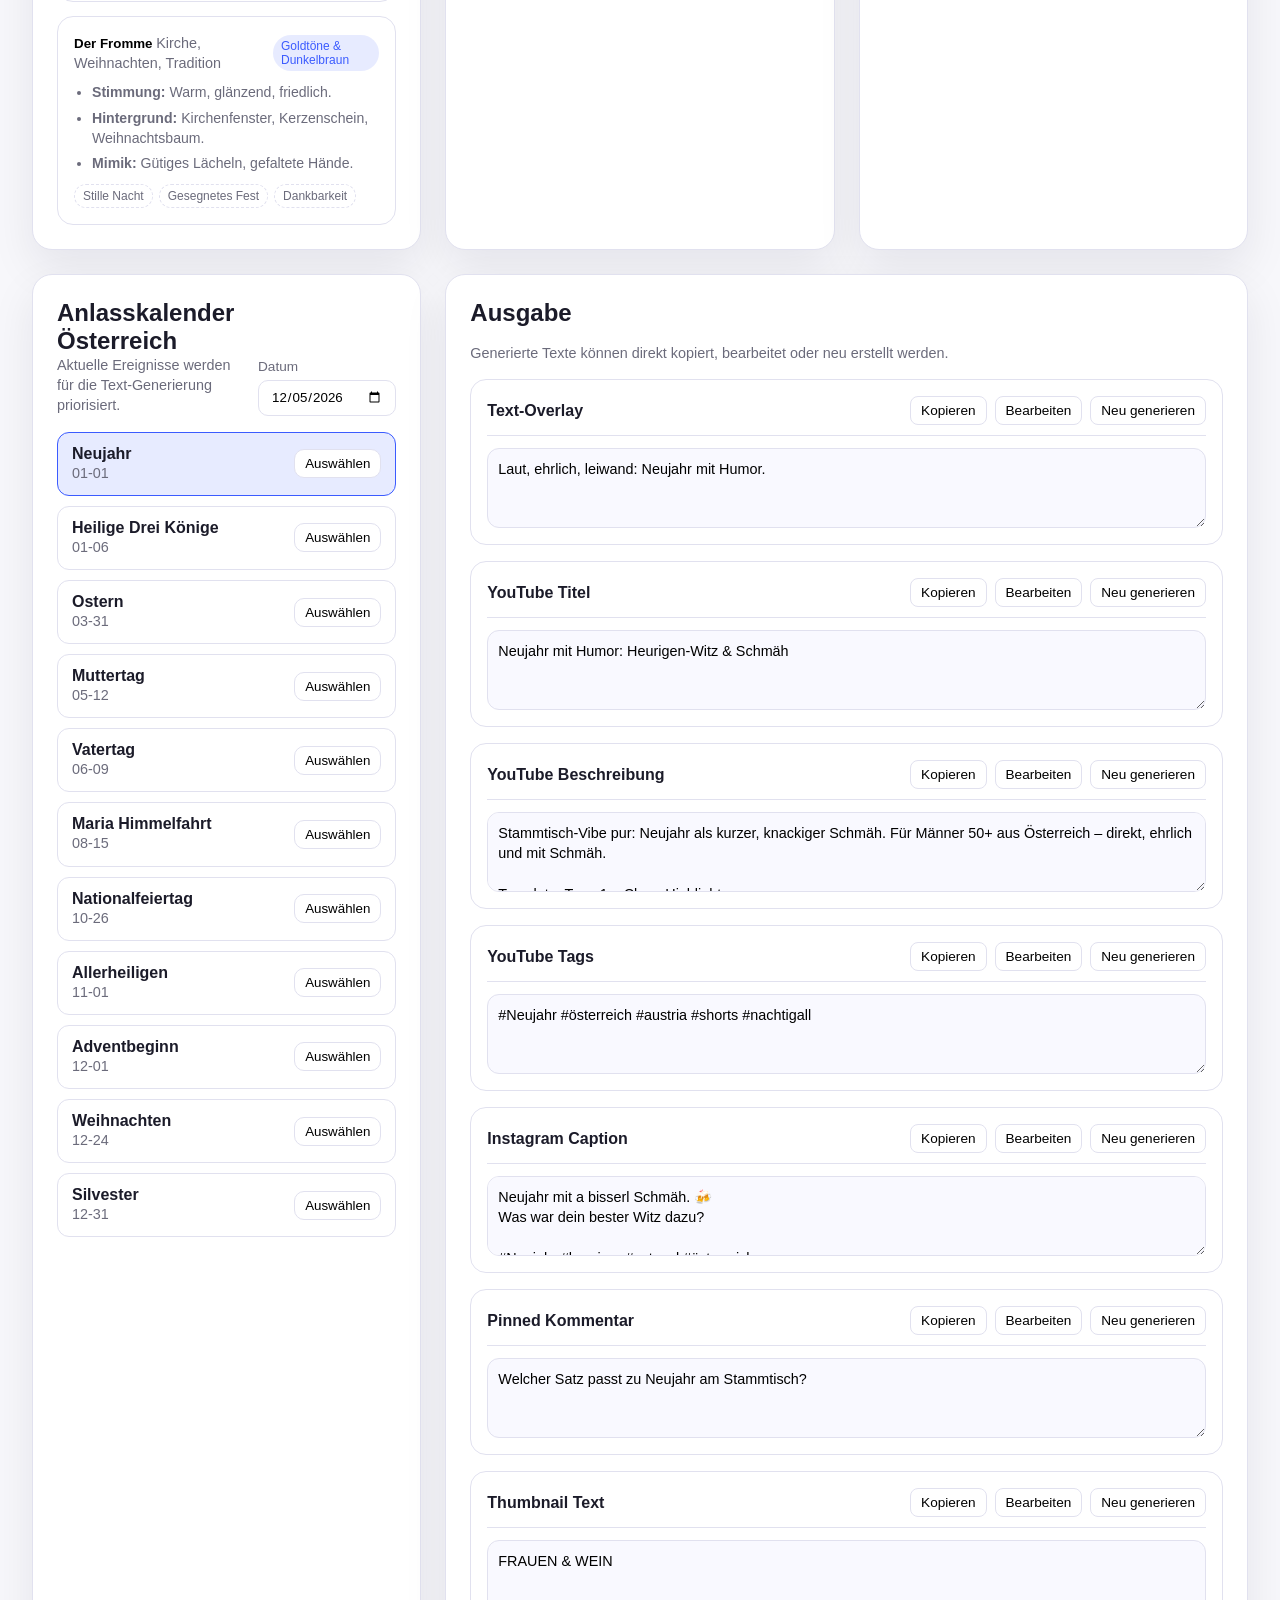
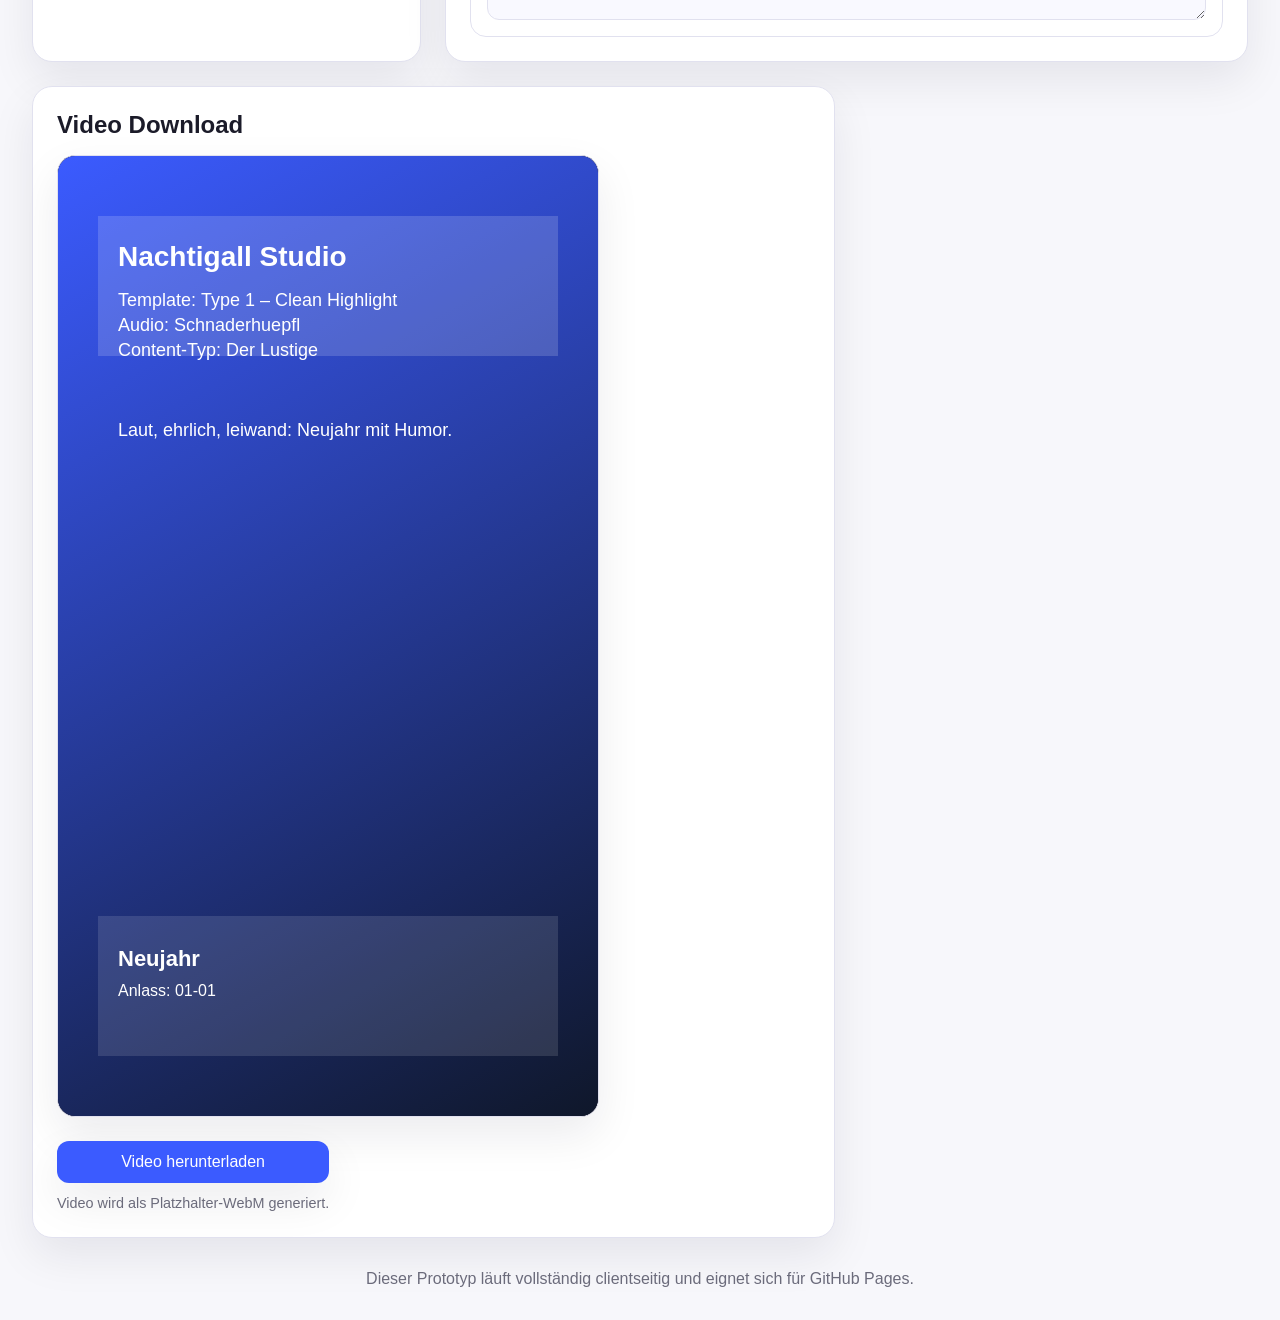
==== commit b6461be3: "Revert "Rework UI tabs and flatten video templates"" ====
--- a/docs/index.html
+++ b/docs/index.html
@@ -16,6 +16,7 @@
         </p>
         <p class="helper">Zielgruppe: Männer 50+ aus Österreich mit Fokus auf authentischen, suchoptimierten Content.</p>
       </div>
+      <button id="generateButton" class="primary">Paket generieren</button>
     </header>
 
     <main class="grid">
@@ -42,59 +43,34 @@
         <div id="audioAssetList" class="card-grid"></div>
       </section>
 
-          <section class="panel">
-            <h2>Audio-Assets</h2>
-            <p class="helper">
-              Soundloops für die Stimmung deines Clips. Alle Loops sind frei kombinierbar und unabhängig vom Content-Typ.
-            </p>
-            <div id="audioAssetList" class="card-grid"></div>
-          </section>
-
-          <section class="panel">
-            <div class="panel-header">
-              <div>
-                <h2>Anlasskalender Österreich</h2>
-                <p class="helper">Aktuelle Ereignisse werden für die Text-Generierung priorisiert.</p>
-              </div>
-              <div class="date-control">
-                <label for="referenceDate">Datum</label>
-                <input type="date" id="referenceDate" />
-              </div>
-            </div>
-            <div id="occasionList" class="list"></div>
-          </section>
-
-          <section class="panel span-2">
-            <h2>Bereit?</h2>
-            <p class="helper">
-              Prüfe deine Auswahl und erstelle anschließend das vollständige Paket inklusive Video-Vorschau und
-              Textbausteinen.
-            </p>
-            <button id="generateButton" class="primary">Outputs generieren</button>
-          </section>
+      <section class="panel">
+        <div class="panel-header">
+          <div>
+            <h2>Anlasskalender Österreich</h2>
+            <p class="helper">Aktuelle Ereignisse werden für die Text-Generierung priorisiert.</p>
+          </div>
+          <div class="date-control">
+            <label for="referenceDate">Datum</label>
+            <input type="date" id="referenceDate" />
+          </div>
         </div>
+        <div id="occasionList" class="list"></div>
       </section>
 
-      <section id="outputTab" class="tab-panel">
-        <div class="grid">
-          <section class="panel span-2">
-            <h2>Video-Vorschau</h2>
-            <p class="helper">Hier siehst du das fertige Video mit Audio-Loop und Text-Overlay.</p>
-            <div class="video-preview">
-              <canvas id="previewCanvas" width="540" height="960"></canvas>
-              <div class="video-actions">
-                <button id="downloadVideo" class="primary">Video herunterladen</button>
-                <button id="regenerateVideo" class="secondary">Video neu generieren</button>
-                <p id="downloadHint" class="helper">Video wird als Platzhalter-WebM generiert.</p>
-              </div>
-            </div>
-          </section>
+      <section class="panel span-2">
+        <h2>Ausgabe</h2>
+        <p class="helper">Generierte Texte können direkt kopiert, bearbeitet oder neu erstellt werden.</p>
+        <div id="outputs" class="output-grid"></div>
+      </section>
 
-          <section class="panel span-2">
-            <h2>Textelemente</h2>
-            <p class="helper">Generierte Texte können direkt kopiert, bearbeitet oder neu erstellt werden.</p>
-            <div id="outputs" class="output-grid"></div>
-          </section>
+      <section class="panel span-2">
+        <h2>Video Download</h2>
+        <div class="video-preview">
+          <canvas id="previewCanvas" width="540" height="960"></canvas>
+          <div class="video-actions">
+            <button id="downloadVideo" class="primary">Video herunterladen</button>
+            <p id="downloadHint" class="helper">Video wird als Platzhalter-WebM generiert.</p>
+          </div>
         </div>
       </section>
     </main>
--- a/docs/styles.css
+++ b/docs/styles.css
@@ -32,12 +32,6 @@
   margin-bottom: 32px;
 }
 
-.header-actions {
-  display: flex;
-  gap: 10px;
-  flex-wrap: wrap;
-}
-
 .eyebrow {
   font-size: 0.75rem;
   letter-spacing: 0.2em;
@@ -73,39 +67,6 @@
   cursor: not-allowed;
 }
 
-.secondary {
-  background: white;
-  color: var(--accent);
-  border: 1px solid var(--accent);
-  border-radius: 12px;
-  padding: 12px 20px;
-  font-size: 1rem;
-  cursor: pointer;
-}
-
-.tab-button {
-  border: 1px solid var(--border);
-  background: white;
-  border-radius: 999px;
-  padding: 10px 18px;
-  font-size: 0.9rem;
-  cursor: pointer;
-}
-
-.tab-button.active {
-  border-color: var(--accent);
-  color: var(--accent);
-  background: var(--accent-soft);
-}
-
-.tab-panel {
-  display: none;
-}
-
-.tab-panel.active {
-  display: block;
-}
-
 .grid {
   display: grid;
   grid-template-columns: repeat(auto-fit, minmax(320px, 1fr));
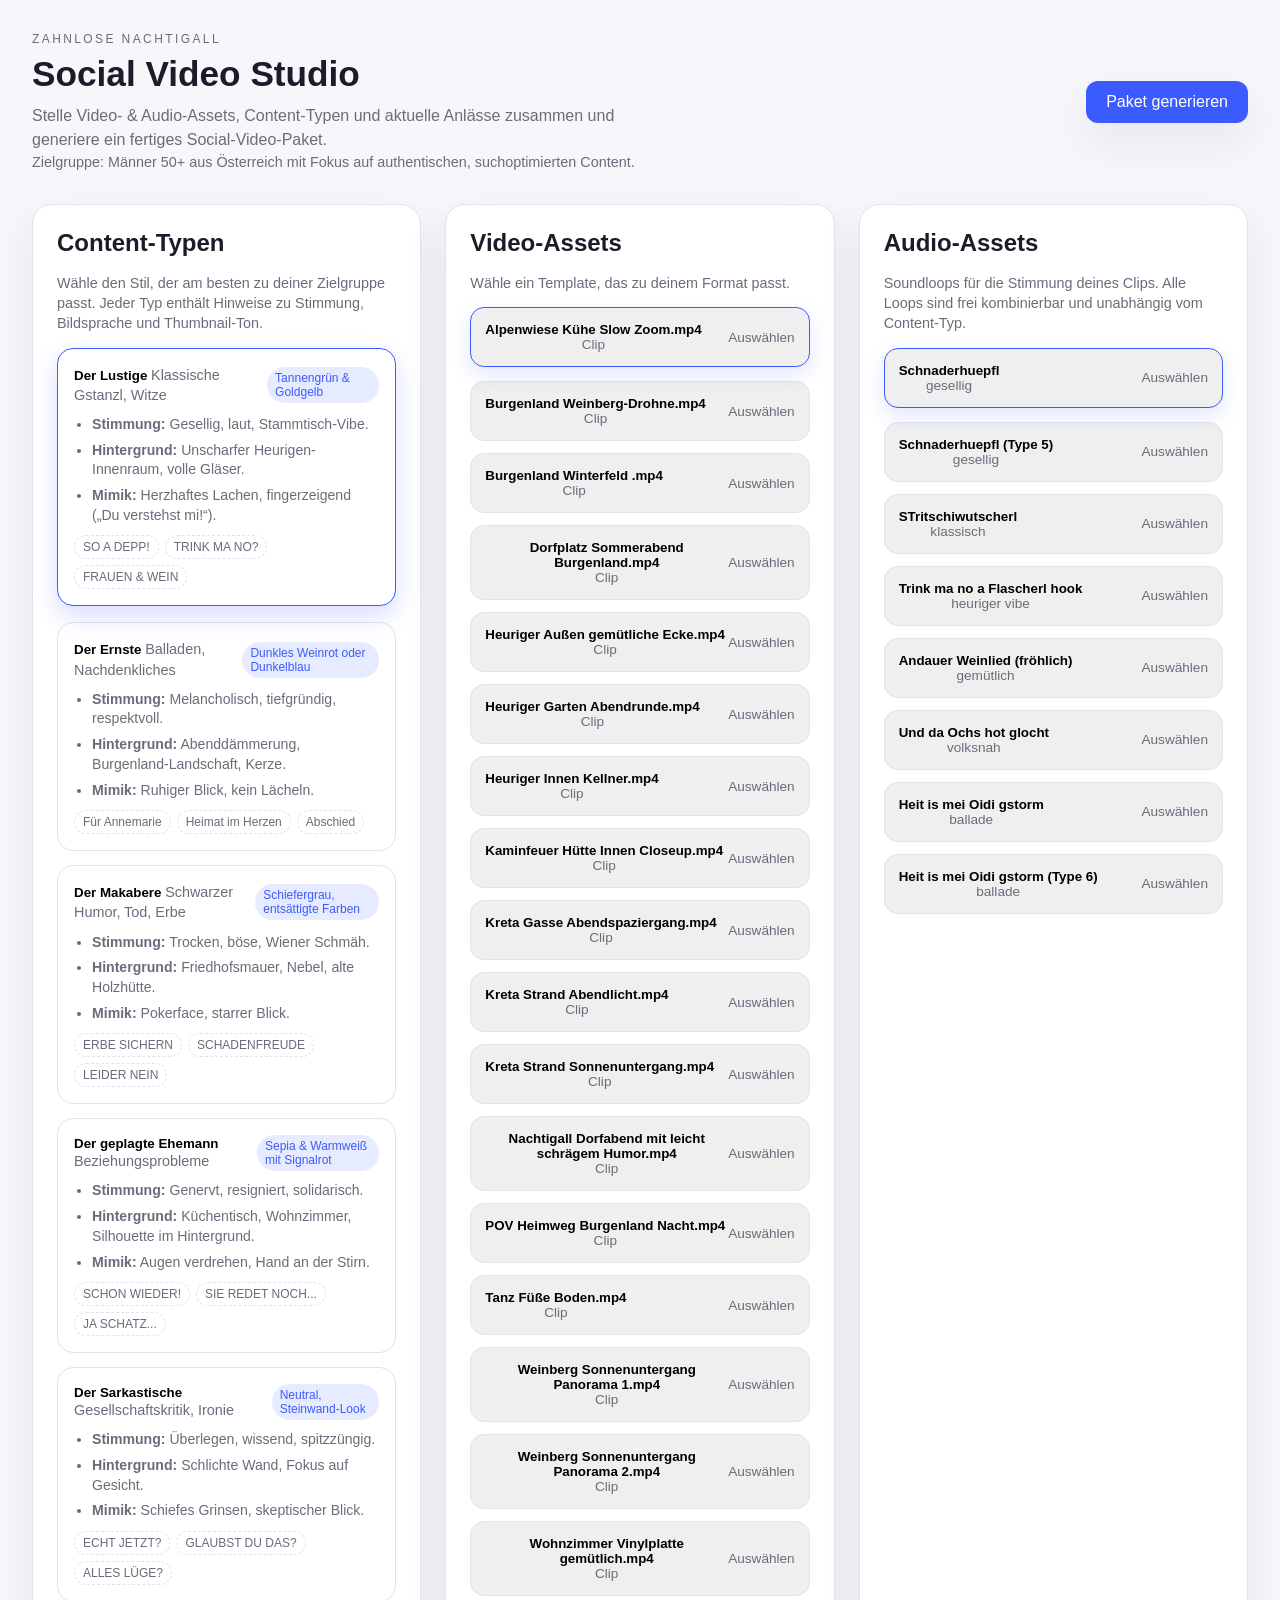
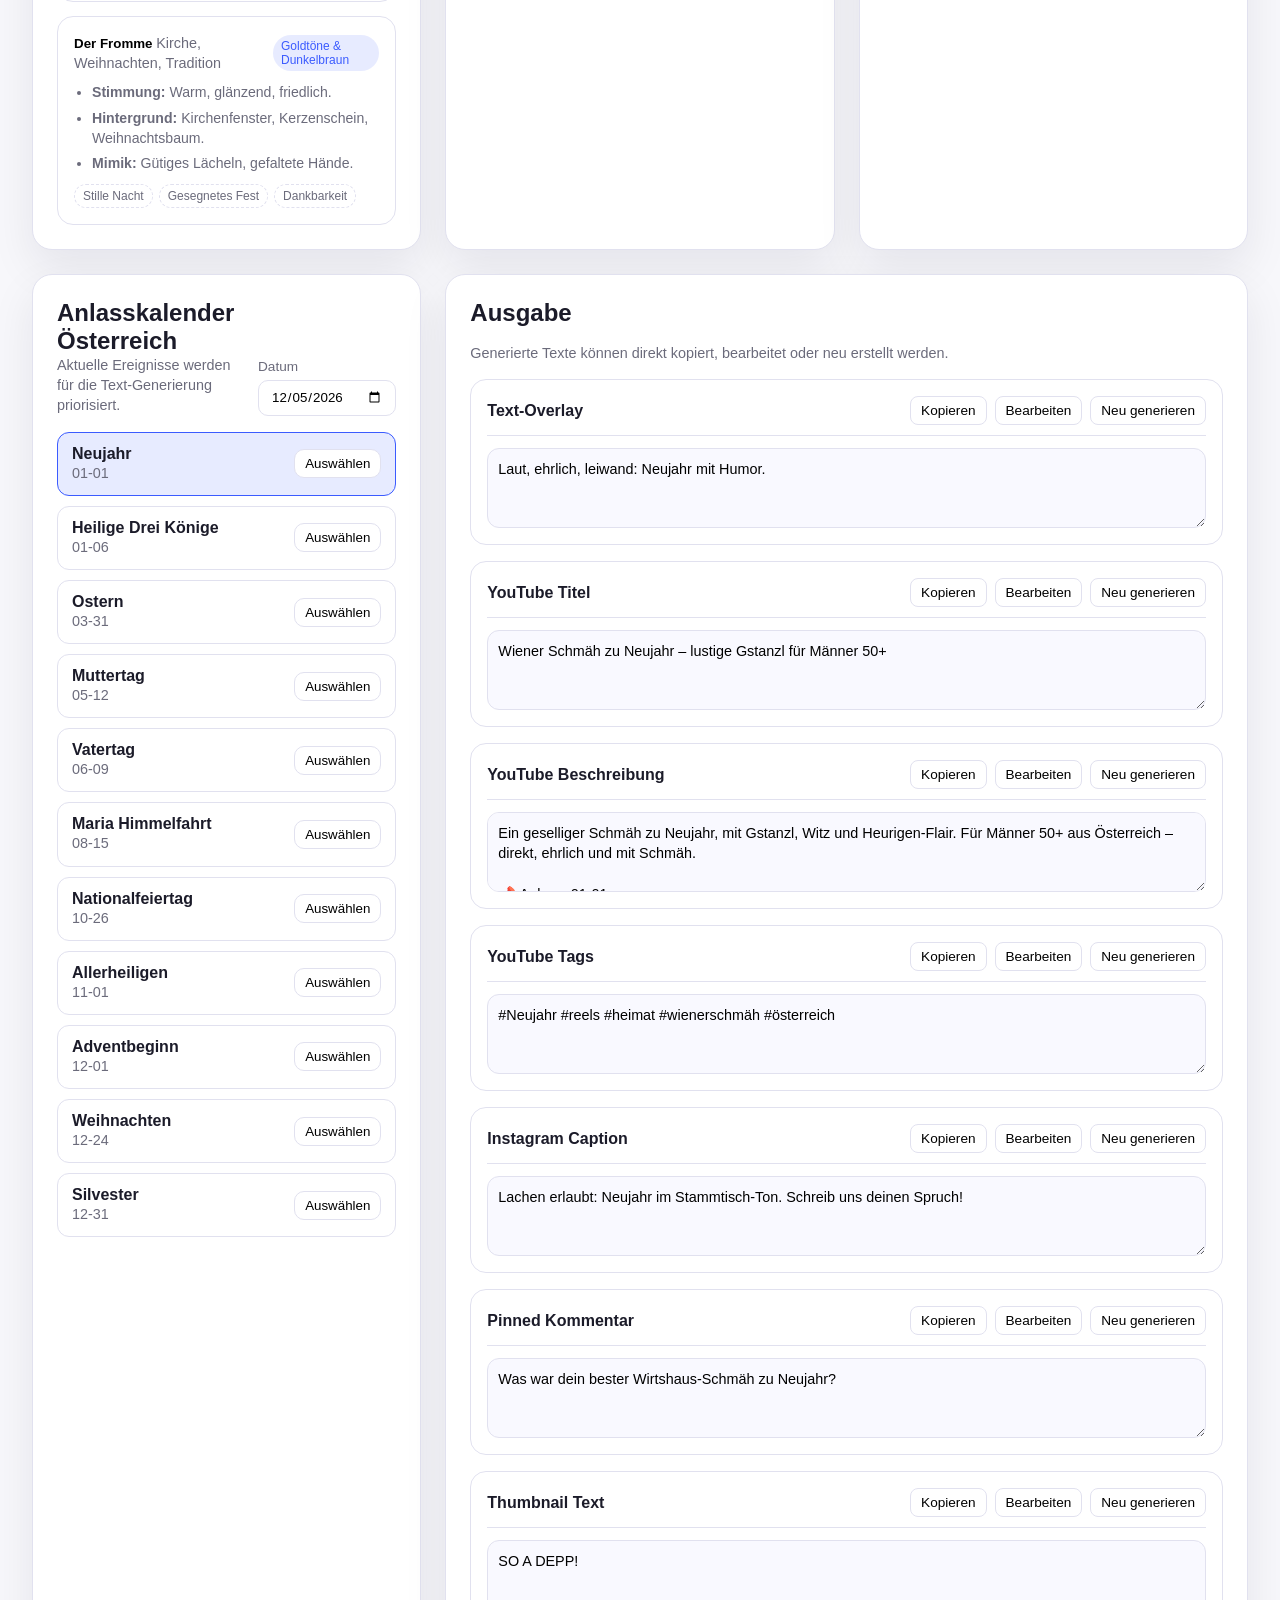
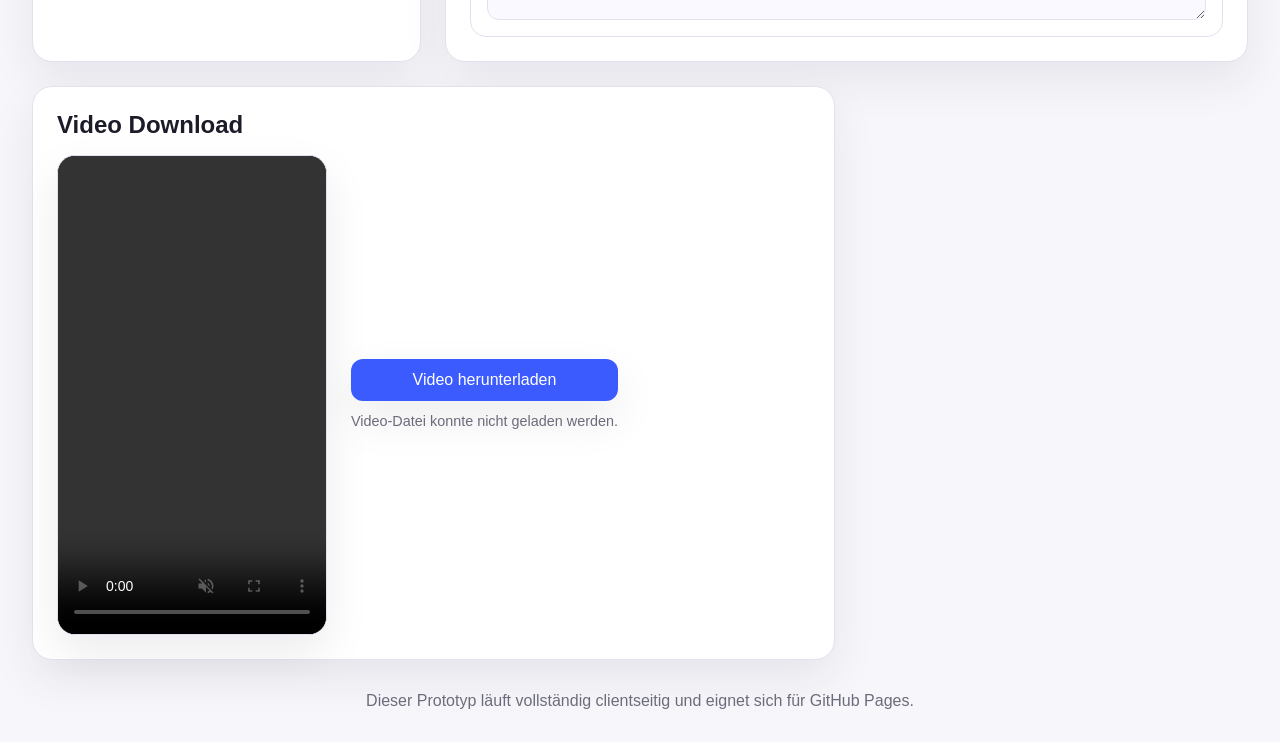
==== commit db4bf88a: "Use real mp4 assets in the video preview" ====
--- a/docs/index.html
+++ b/docs/index.html
@@ -66,10 +66,17 @@
       <section class="panel span-2">
         <h2>Video Download</h2>
         <div class="video-preview">
-          <canvas id="previewCanvas" width="540" height="960"></canvas>
+          <video
+            id="previewVideo"
+            class="video-player"
+            controls
+            muted
+            playsinline
+            preload="metadata"
+          ></video>
           <div class="video-actions">
             <button id="downloadVideo" class="primary">Video herunterladen</button>
-            <p id="downloadHint" class="helper">Video wird als Platzhalter-WebM generiert.</p>
+            <p id="downloadHint" class="helper">Video wird als MP4 aus den Assets geladen.</p>
           </div>
         </div>
       </section>
--- a/docs/styles.css
+++ b/docs/styles.css
@@ -303,11 +303,22 @@
   flex-wrap: wrap;
 }
 
-.video-preview canvas {
+.video-preview .video-player {
+  width: 270px;
+  height: 480px;
   border-radius: 18px;
   border: 1px solid var(--border);
   background: #1b1b29;
   box-shadow: var(--shadow);
+}
+
+.empty-state {
+  padding: 16px;
+  border-radius: 12px;
+  border: 1px dashed var(--border);
+  color: var(--muted);
+  font-size: 0.9rem;
+  text-align: center;
 }
 
 .video-actions {
